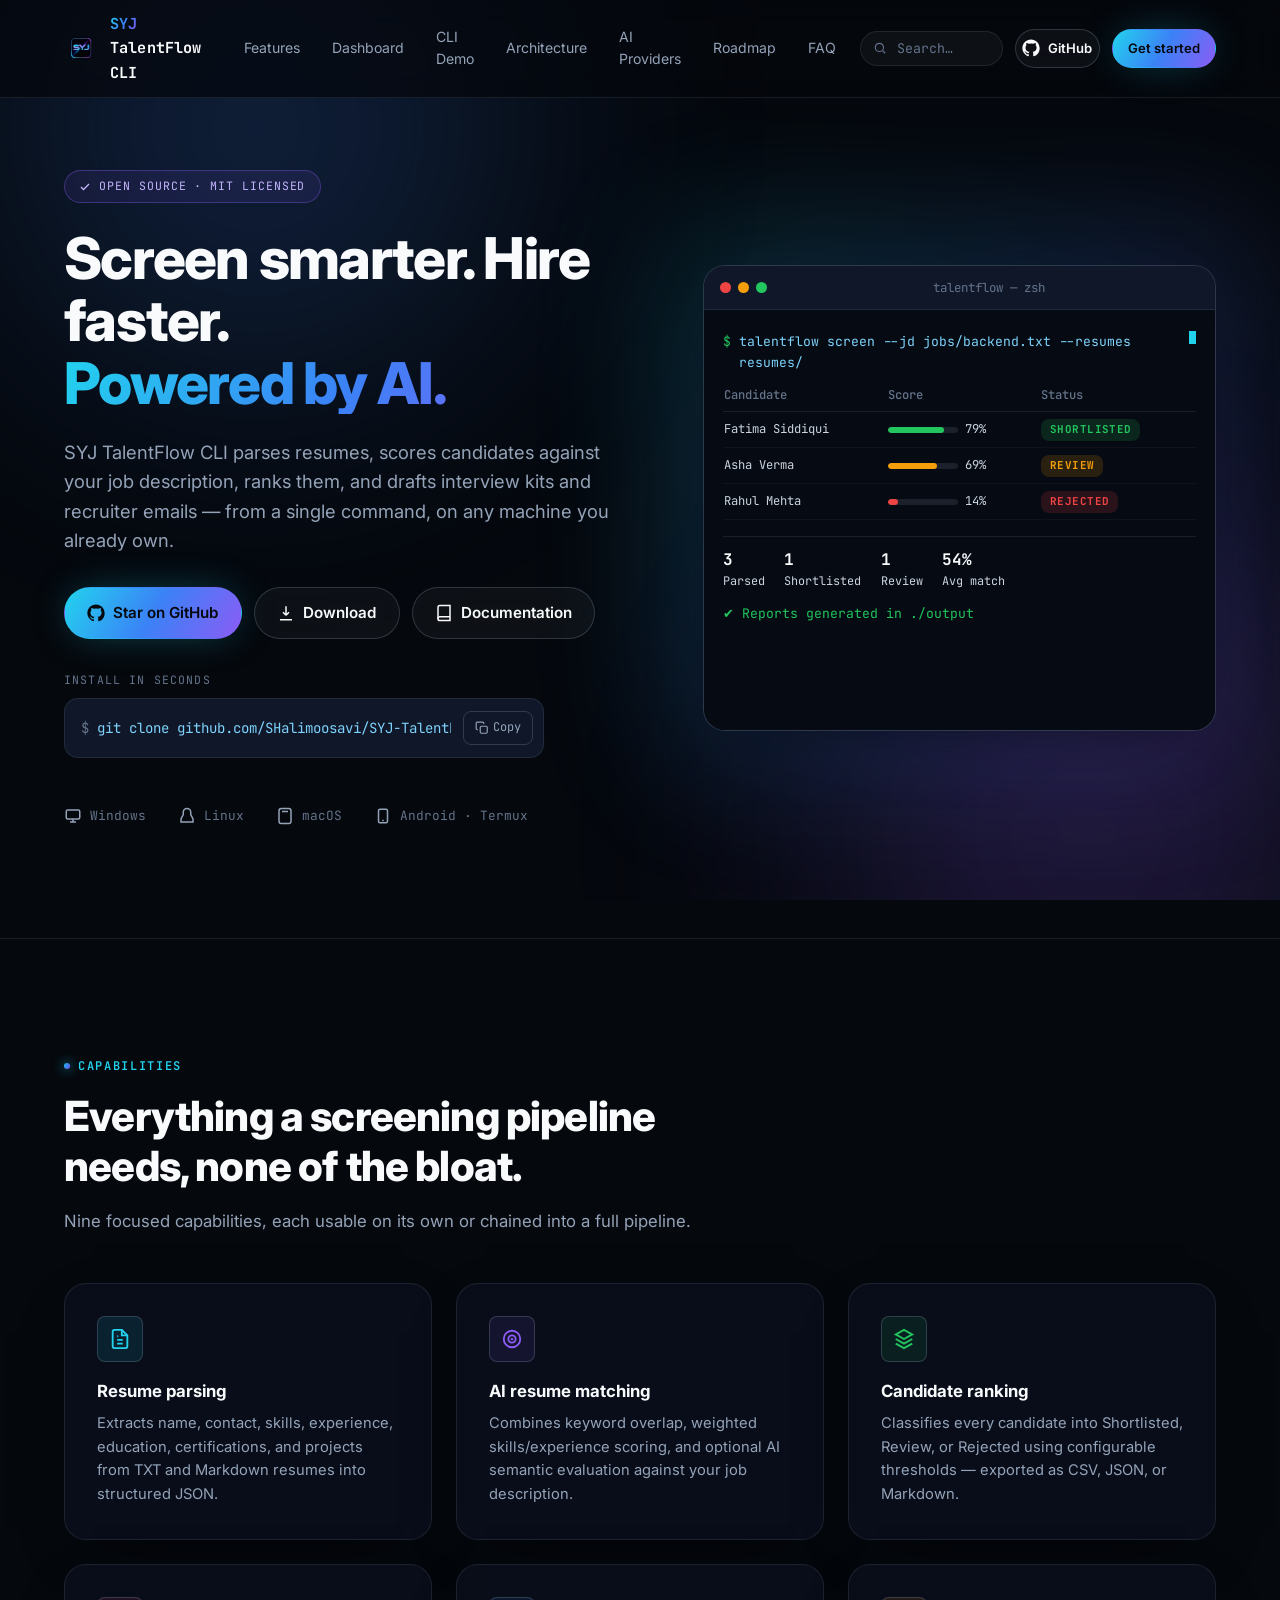
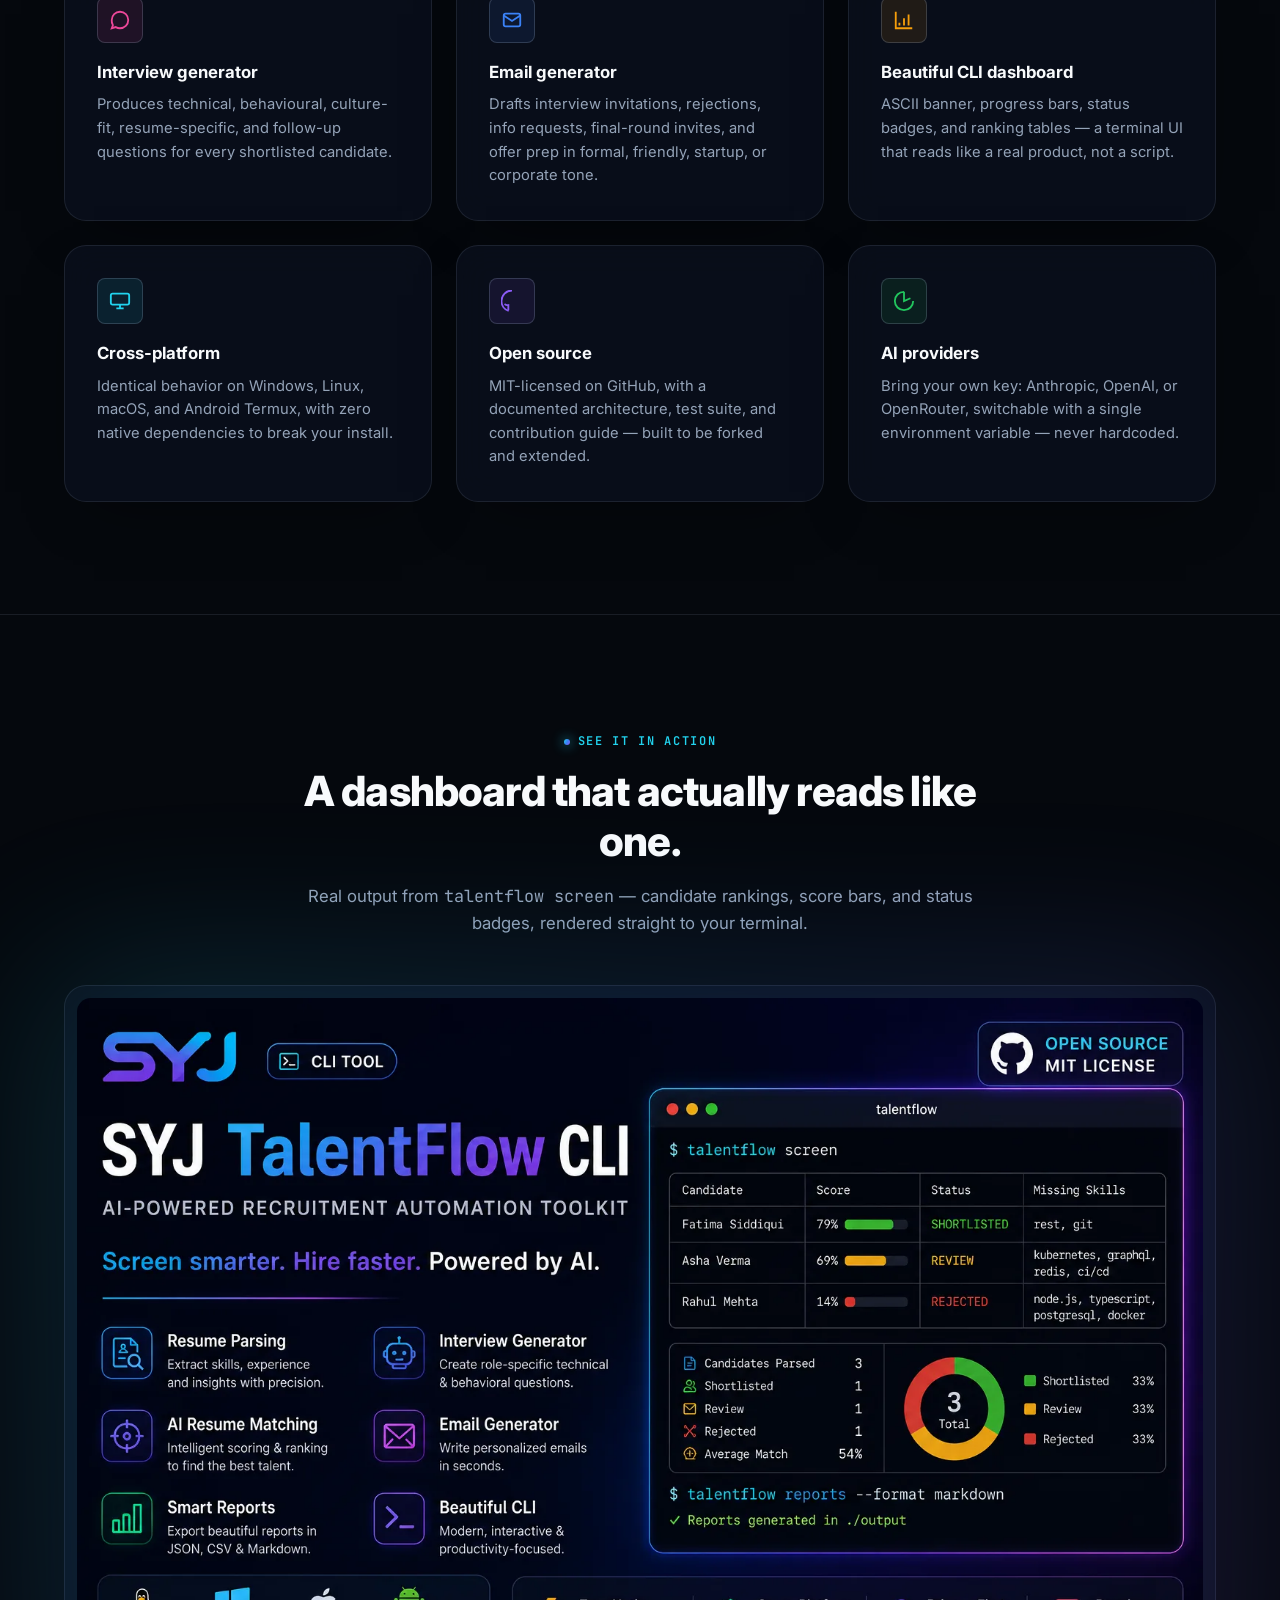
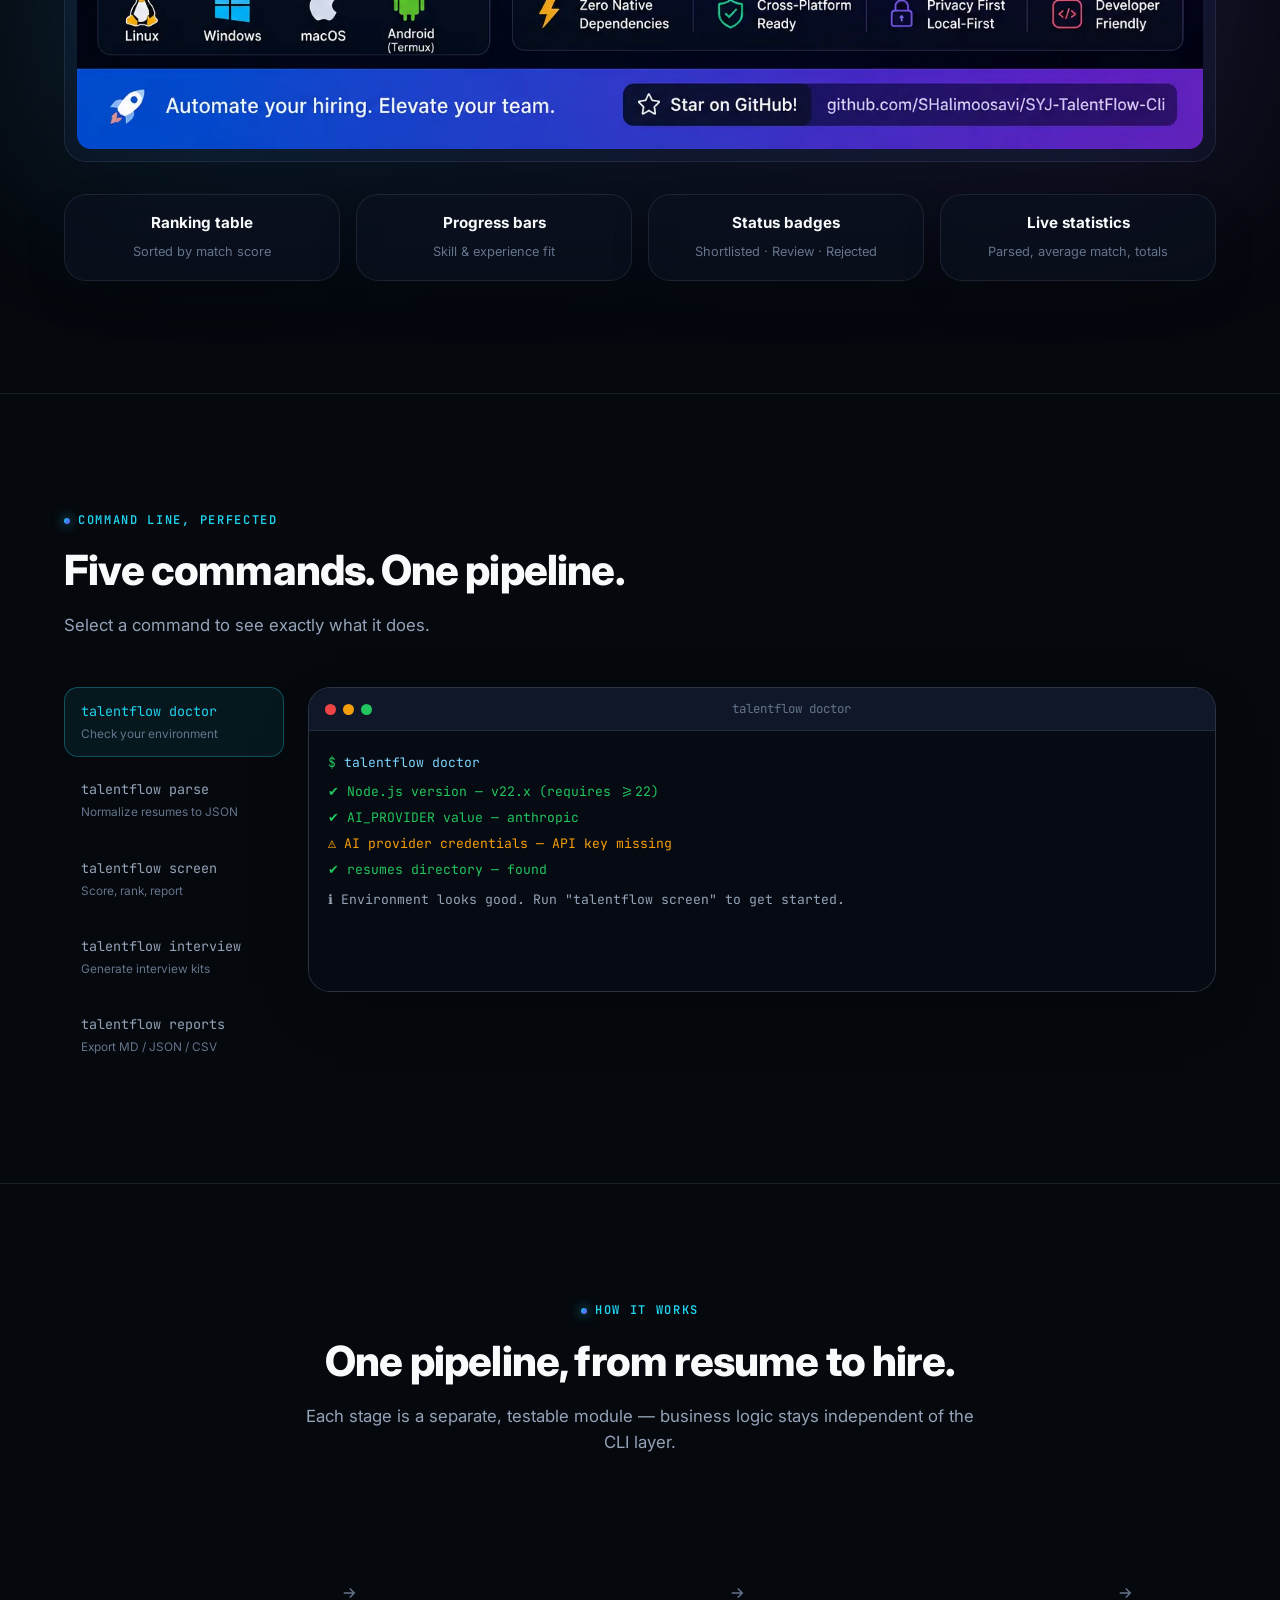
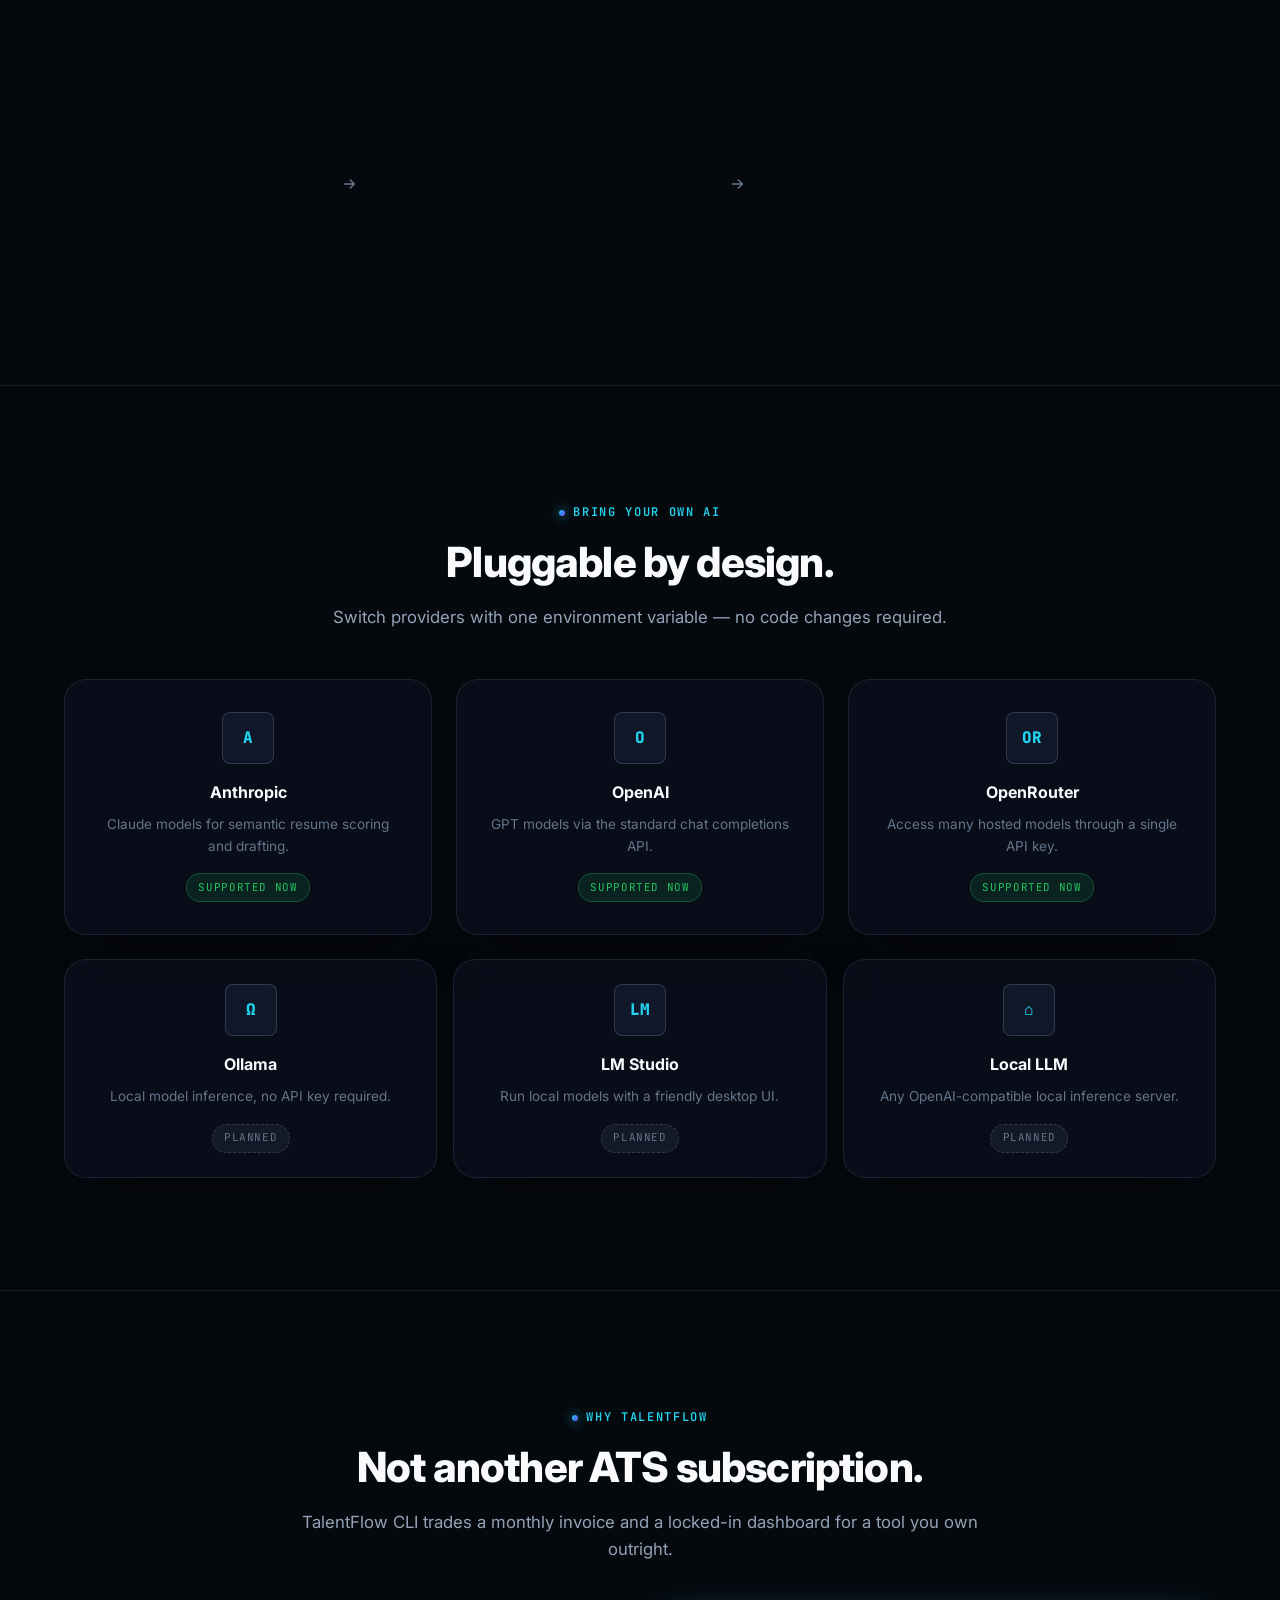
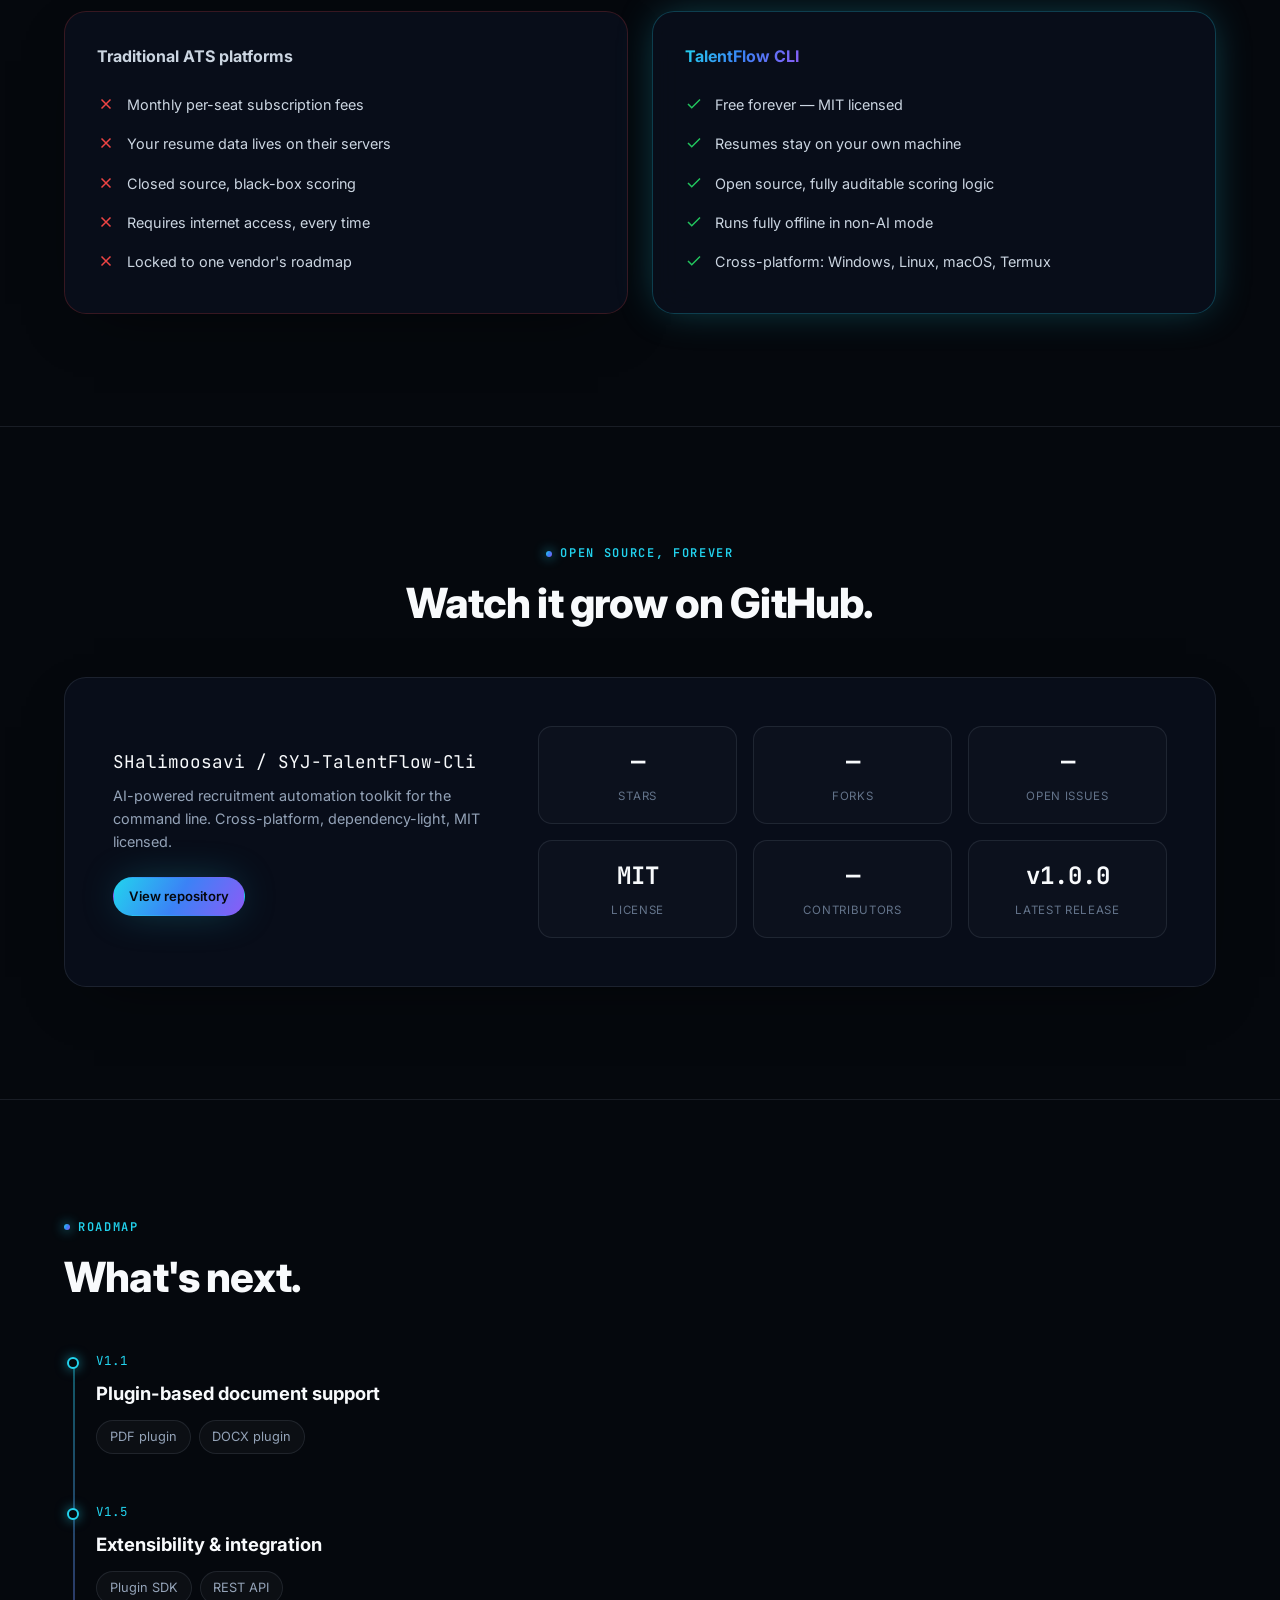
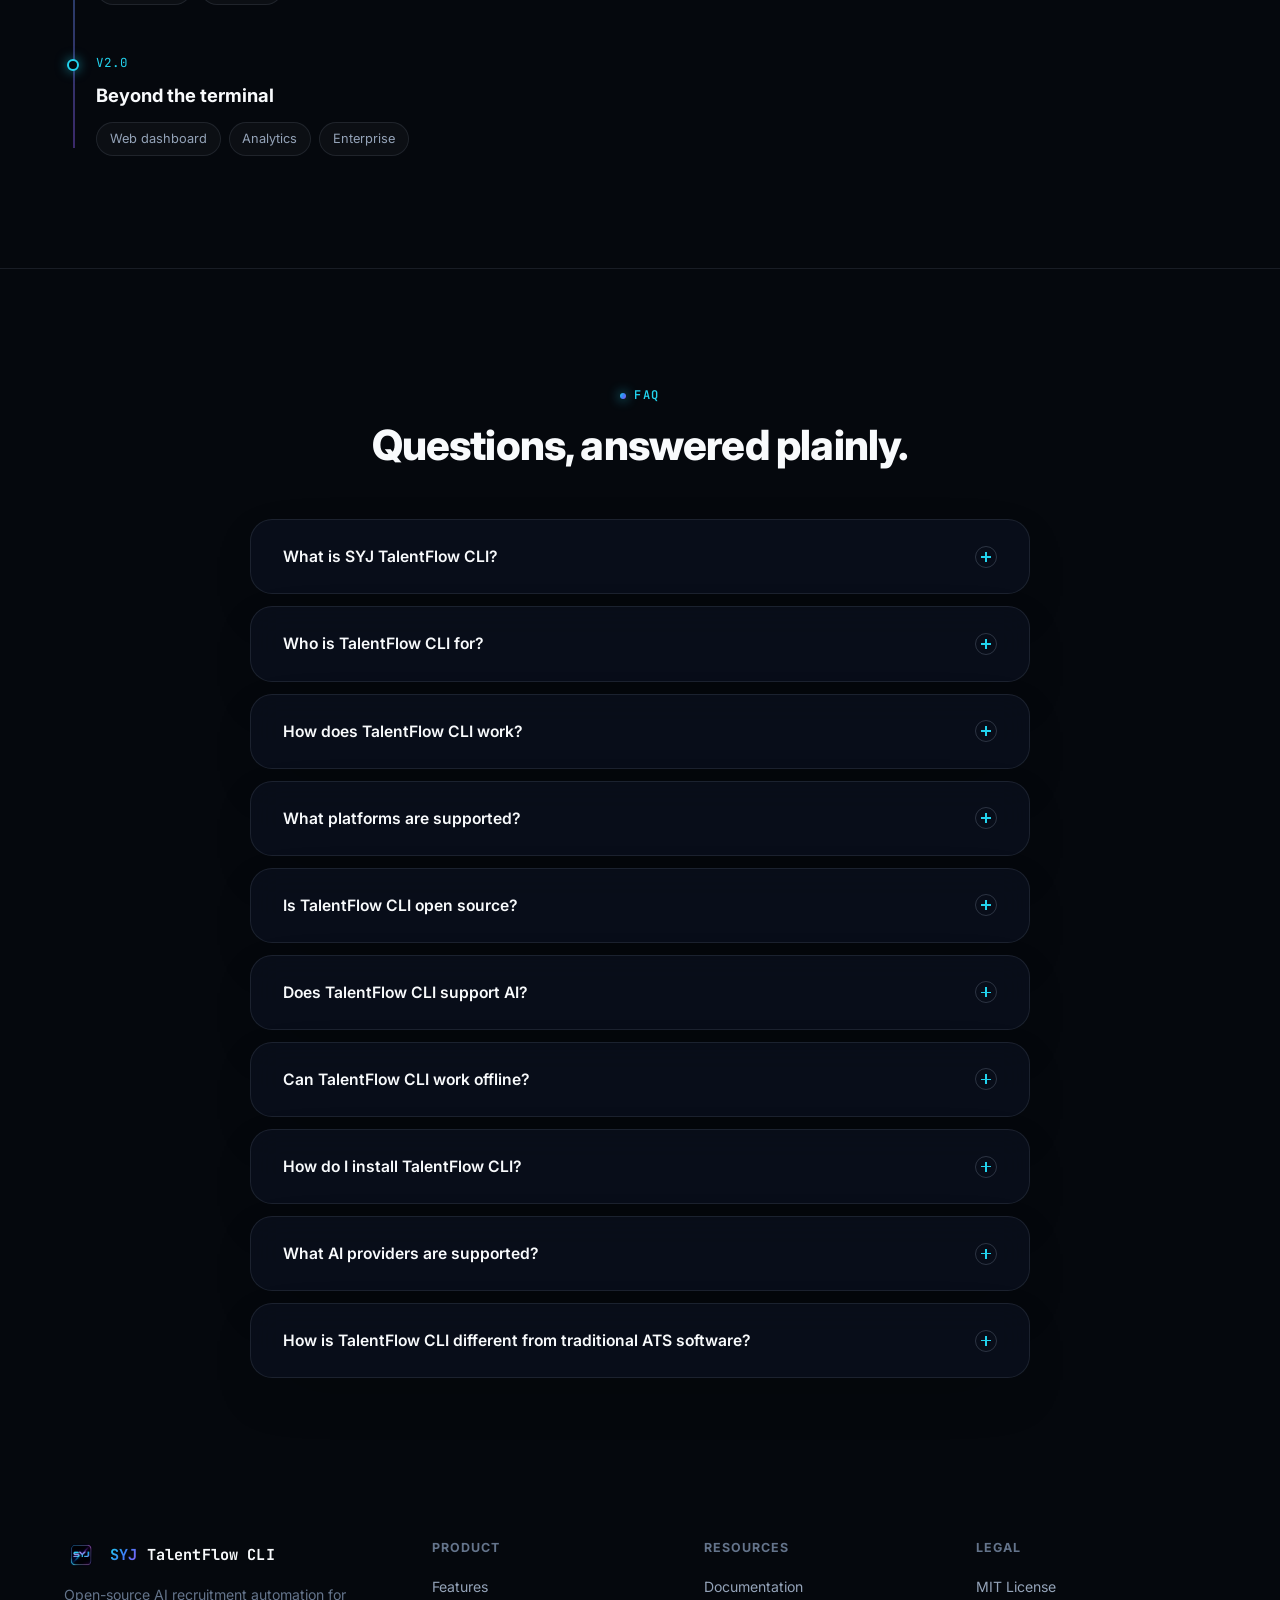
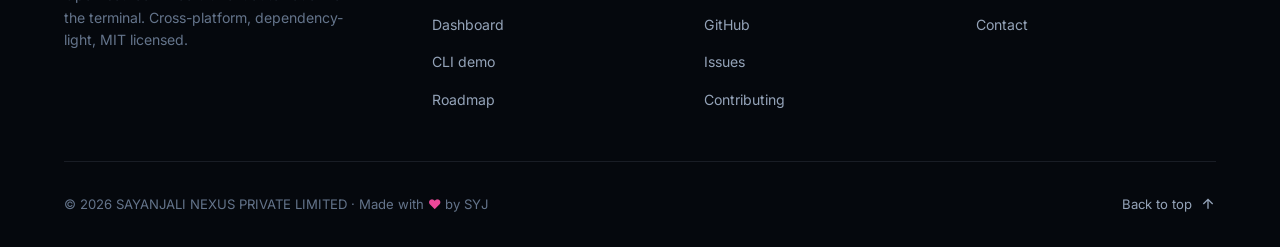
==== index.html @ 6377870f "Initial release v1.0.0" ====
<!DOCTYPE html>
<html lang="en" dir="ltr">
<head>
<meta charset="UTF-8" />
<meta name="viewport" content="width=device-width, initial-scale=1, viewport-fit=cover" />

<!-- ============ Primary SEO ============ -->
<title>SYJ TalentFlow CLI — AI-Powered Recruitment Automation Toolkit for the Terminal</title>
<meta name="description" content="SYJ TalentFlow CLI is an open-source, MIT-licensed command-line toolkit that automates resume parsing, AI candidate matching, ranking, interview prep, and recruiter emails. Runs on Windows, Linux, macOS, and Android Termux with zero native dependencies." />
<meta name="keywords" content="TalentFlow CLI, SYJ TalentFlow, AI recruitment software, resume parser CLI, AI resume screening, candidate ranking tool, recruitment automation, ATS alternative, open source ATS, hiring CLI tool, Anthropic OpenAI OpenRouter recruiting, Termux developer tools, Syed Ali Hasan Moosavi, Sayanjali Nexus" />
<meta name="author" content="Syed Ali Hasan Moosavi, SAYANJALI NEXUS PRIVATE LIMITED" />
<meta name="robots" content="index, follow, max-image-preview:large, max-snippet:-1, max-video-preview:-1" />
<meta name="googlebot" content="index, follow" />
<link rel="canonical" href="https://shalimoosavi.github.io/SYJ-TalentFlow-Cli/" />
<meta name="theme-color" content="#07111f" />
<meta name="color-scheme" content="dark" />
<meta name="format-detection" content="telephone=no" />

<!-- ============ Open Graph ============ -->
<meta property="og:type" content="website" />
<meta property="og:site_name" content="SYJ TalentFlow CLI" />
<meta property="og:title" content="SYJ TalentFlow CLI — AI-Powered Recruitment Automation Toolkit" />
<meta property="og:description" content="Screen smarter. Hire faster. An open-source CLI that parses resumes, ranks candidates with AI, drafts interview kits and recruiter emails — cross-platform, including Android Termux." />
<meta property="og:image" content="https://shalimoosavi.github.io/SYJ-TalentFlow-Cli/assets/social-preview.png" />
<meta property="og:image:width" content="1200" />
<meta property="og:image:height" content="630" />
<meta property="og:image:alt" content="SYJ TalentFlow CLI terminal dashboard showing candidate ranking, scores, and status badges" />
<meta property="og:url" content="https://shalimoosavi.github.io/SYJ-TalentFlow-Cli/" />
<meta property="og:locale" content="en_US" />

<!-- ============ Twitter Card ============ -->
<meta name="twitter:card" content="summary_large_image" />
<meta name="twitter:title" content="SYJ TalentFlow CLI — AI-Powered Recruitment Automation Toolkit" />
<meta name="twitter:description" content="Screen smarter. Hire faster. Powered by AI. An open-source, cross-platform recruitment CLI — parse, score, rank, and act on candidates from your terminal." />
<meta name="twitter:image" content="https://shalimoosavi.github.io/SYJ-TalentFlow-Cli/assets/social-preview.png" />
<meta name="twitter:image:alt" content="SYJ TalentFlow CLI terminal dashboard preview" />

<!-- ============ Apple / mobile web app ============ -->
<meta name="apple-mobile-web-app-capable" content="yes" />
<meta name="apple-mobile-web-app-status-bar-style" content="black-translucent" />
<meta name="apple-mobile-web-app-title" content="TalentFlow CLI" />
<meta name="mobile-web-app-capable" content="yes" />
<link rel="apple-touch-icon" href="assets/apple-touch-icon.png" />

<!-- ============ Microsoft / Windows tiles ============ -->
<meta name="msapplication-TileColor" content="#07111f" />
<meta name="msapplication-TileImage" content="assets/icon-192.png" />
<meta name="msapplication-config" content="browserconfig.xml" />

<!-- ============ Geo (publisher HQ — Hyderabad, Telangana, India) ============ -->
<meta name="geo.region" content="IN-TG" />
<meta name="geo.placename" content="Hyderabad, Telangana, India" />
<meta name="geo.position" content="17.3850;78.4867" />
<meta name="ICBM" content="17.3850, 78.4867" />

<!-- ============ Dublin Core ============ -->
<meta name="DC.title" content="SYJ TalentFlow CLI" />
<meta name="DC.creator" content="Syed Ali Hasan Moosavi" />
<meta name="DC.publisher" content="SAYANJALI NEXUS PRIVATE LIMITED" />
<meta name="DC.description" content="Open-source AI-powered recruitment automation CLI for resume screening, candidate ranking, interview prep, and recruiter emails." />
<meta name="DC.subject" content="AI recruitment software, command-line tools, open source" />
<meta name="DC.language" content="en" />
<meta name="DC.type" content="Software" />
<meta name="DC.format" content="text/html" />
<meta name="DC.rights" content="MIT License" />
<meta name="DC.identifier" content="https://shalimoosavi.github.io/SYJ-TalentFlow-Cli/" />

<!-- ============ Icons / manifest ============ -->
<link rel="icon" href="assets/favicon.ico" sizes="any" />
<link rel="icon" href="assets/favicon-32.png" type="image/png" sizes="32x32" />
<link rel="icon" href="assets/favicon-16.png" type="image/png" sizes="16x16" />
<link rel="manifest" href="manifest.webmanifest" />

<!-- ============ Fonts (preconnect + preload, non-blocking) ============ -->
<link rel="preconnect" href="https://fonts.googleapis.com" />
<link rel="preconnect" href="https://fonts.gstatic.com" crossorigin />
<link rel="preload" as="style" href="https://fonts.googleapis.com/css2?family=Inter:wght@400;500;600;700;800&family=JetBrains+Mono:wght@400;500;700&display=swap" />
<link rel="stylesheet" href="https://fonts.googleapis.com/css2?family=Inter:wght@400;500;600;700;800&family=JetBrains+Mono:wght@400;500;700&display=swap" media="print" onload="this.media='all'" />
<noscript>
  <link rel="stylesheet" href="https://fonts.googleapis.com/css2?family=Inter:wght@400;500;600;700;800&family=JetBrains+Mono:wght@400;500;700&display=swap" />
</noscript>

<link rel="stylesheet" href="styles.css" />

<!-- ============ JSON-LD: SoftwareApplication ============ -->
<script type="application/ld+json">
{
  "@context": "https://schema.org",
  "@type": "SoftwareApplication",
  "name": "SYJ TalentFlow CLI",
  "alternateName": "TalentFlow CLI",
  "applicationCategory": "BusinessApplication",
  "applicationSubCategory": "Recruitment Automation Software",
  "operatingSystem": "Windows, Linux, macOS, Android (Termux)",
  "softwareVersion": "1.0.0",
  "programmingLanguage": "Node.js",
  "license": "https://opensource.org/licenses/MIT",
  "url": "https://shalimoosavi.github.io/SYJ-TalentFlow-Cli/",
  "downloadUrl": "https://github.com/SHalimoosavi/SYJ-TalentFlow-Cli",
  "codeRepository": "https://github.com/SHalimoosavi/SYJ-TalentFlow-Cli",
  "description": "An open-source, MIT-licensed command-line toolkit that automates resume parsing, AI candidate matching, ranking, interview kit generation, and recruiter emails. Runs cross-platform with zero native dependencies.",
  "image": "https://shalimoosavi.github.io/SYJ-TalentFlow-Cli/assets/social-preview.png",
  "author": {
    "@type": "Person",
    "name": "Syed Ali Hasan Moosavi",
    "url": "https://github.com/SHalimoosavi",
    "jobTitle": "Founder & Managing Director",
    "worksFor": {
      "@type": "Organization",
      "name": "SAYANJALI NEXUS PRIVATE LIMITED"
    }
  },
  "publisher": {
    "@type": "Organization",
    "name": "SAYANJALI NEXUS PRIVATE LIMITED",
    "url": "https://github.com/SHalimoosavi"
  },
  "offers": {
    "@type": "Offer",
    "price": "0",
    "priceCurrency": "USD"
  },
  "featureList": [
    "Intelligent resume parsing (TXT, Markdown)",
    "AI resume matching against job descriptions",
    "Candidate ranking engine (Shortlisted, Review, Rejected)",
    "AI interview question generator",
    "AI recruiter email generator",
    "Terminal dashboard with statistics and progress bars",
    "Cross-platform: Windows, Linux, macOS, Android Termux",
    "Multi-provider AI abstraction: Anthropic, OpenAI, OpenRouter"
  ],
  "softwareHelp": "https://github.com/SHalimoosavi/SYJ-TalentFlow-Cli#readme"
}
</script>

<!-- ============ JSON-LD: Organization ============ -->
<script type="application/ld+json">
{
  "@context": "https://schema.org",
  "@type": "Organization",
  "name": "SAYANJALI NEXUS PRIVATE LIMITED",
  "url": "https://github.com/SHalimoosavi",
  "logo": "https://shalimoosavi.github.io/SYJ-TalentFlow-Cli/assets/logo.svg",
  "founder": {
    "@type": "Person",
    "name": "Syed Ali Hasan Moosavi"
  },
  "address": {
    "@type": "PostalAddress",
    "addressLocality": "Hyderabad",
    "addressRegion": "Telangana",
    "addressCountry": "IN"
  },
  "email": "cto@sayanjalinexus.com",
  "sameAs": [
    "https://github.com/SHalimoosavi"
  ]
}
</script>

<!-- ============ JSON-LD: WebSite + SearchAction ============ -->
<script type="application/ld+json">
{
  "@context": "https://schema.org",
  "@type": "WebSite",
  "name": "SYJ TalentFlow CLI",
  "url": "https://shalimoosavi.github.io/SYJ-TalentFlow-Cli/",
  "potentialAction": {
    "@type": "SearchAction",
    "target": "https://shalimoosavi.github.io/SYJ-TalentFlow-Cli/?q={search_term_string}",
    "query-input": "required name=search_term_string"
  }
}
</script>

<!-- ============ JSON-LD: WebPage ============ -->
<script type="application/ld+json">
{
  "@context": "https://schema.org",
  "@type": "WebPage",
  "name": "SYJ TalentFlow CLI — AI-Powered Recruitment Automation Toolkit",
  "description": "Open-source CLI for resume parsing, AI candidate scoring, ranking, interview kits, and recruiter emails.",
  "url": "https://shalimoosavi.github.io/SYJ-TalentFlow-Cli/",
  "inLanguage": "en",
  "isPartOf": {
    "@type": "WebSite",
    "url": "https://shalimoosavi.github.io/SYJ-TalentFlow-Cli/"
  },
  "primaryImageOfPage": "https://shalimoosavi.github.io/SYJ-TalentFlow-Cli/assets/social-preview.png"
}
</script>

<!-- ============ JSON-LD: BreadcrumbList ============ -->
<script type="application/ld+json">
{
  "@context": "https://schema.org",
  "@type": "BreadcrumbList",
  "itemListElement": [
    {
      "@type": "ListItem",
      "position": 1,
      "name": "Home",
      "item": "https://shalimoosavi.github.io/SYJ-TalentFlow-Cli/"
    },
    {
      "@type": "ListItem",
      "position": 2,
      "name": "SYJ TalentFlow CLI"
    }
  ]
}
</script>

<!-- ============ JSON-LD: FAQPage (mirrors visible FAQ section) ============ -->
<script type="application/ld+json">
{
  "@context": "https://schema.org",
  "@type": "FAQPage",
  "mainEntity": [
    {
      "@type": "Question",
      "name": "What is SYJ TalentFlow CLI?",
      "acceptedAnswer": {
        "@type": "Answer",
        "text": "SYJ TalentFlow CLI is an open-source, MIT-licensed command-line toolkit that automates recruitment work: parsing resumes, matching them against a job description with AI, ranking candidates, and generating interview kits and recruiter emails."
      }
    },
    {
      "@type": "Question",
      "name": "Who is TalentFlow CLI for?",
      "acceptedAnswer": {
        "@type": "Answer",
        "text": "Recruiters, hiring managers, technical founders, and engineering teams who want to screen resumes quickly without adopting a heavyweight ATS platform, and who are comfortable working from a terminal."
      }
    },
    {
      "@type": "Question",
      "name": "How does TalentFlow CLI work?",
      "acceptedAnswer": {
        "@type": "Answer",
        "text": "Point it at a job description and a folder of resumes. It parses each resume into structured data, scores candidates using keyword, weighted, and optional AI semantic scoring, ranks them into Shortlisted, Review, and Rejected buckets, and writes Markdown, JSON, and CSV reports. From there you can generate interview kits and recruiter emails for shortlisted candidates."
      }
    },
    {
      "@type": "Question",
      "name": "What platforms are supported?",
      "acceptedAnswer": {
        "@type": "Answer",
        "text": "TalentFlow CLI runs on Windows, Linux, macOS, and Android via Termux. It has zero native dependencies, so installation is identical across every platform."
      }
    },
    {
      "@type": "Question",
      "name": "Is TalentFlow CLI open source?",
      "acceptedAnswer": {
        "@type": "Answer",
        "text": "Yes. TalentFlow CLI is fully open source under the MIT License, hosted on GitHub, and open to community contributions."
      }
    },
    {
      "@type": "Question",
      "name": "Does TalentFlow CLI support AI?",
      "acceptedAnswer": {
        "@type": "Answer",
        "text": "Yes. TalentFlow CLI supports Anthropic, OpenAI, and OpenRouter as pluggable AI providers for semantic resume scoring, interview question generation, and recruiter email drafting. Support for local models via Ollama and LM Studio is planned."
      }
    },
    {
      "@type": "Question",
      "name": "Can TalentFlow CLI work offline?",
      "acceptedAnswer": {
        "@type": "Answer",
        "text": "Yes. Every feature has a non-AI fallback. Resume parsing, keyword and weighted scoring, ranking, and Markdown/JSON/CSV reporting all run entirely locally without an internet connection or API key."
      }
    },
    {
      "@type": "Question",
      "name": "How do I install TalentFlow CLI?",
      "acceptedAnswer": {
        "@type": "Answer",
        "text": "Clone the GitHub repository, run npm install, then run the CLI with node bin/talentflow.js or link it globally with npm link. Requires Node.js 22 or newer."
      }
    },
    {
      "@type": "Question",
      "name": "What AI providers are supported?",
      "acceptedAnswer": {
        "@type": "Answer",
        "text": "TalentFlow CLI currently supports Anthropic, OpenAI, and OpenRouter through a shared AIProvider abstraction, switchable with a single environment variable."
      }
    },
    {
      "@type": "Question",
      "name": "How is TalentFlow CLI different from traditional ATS software?",
      "acceptedAnswer": {
        "@type": "Answer",
        "text": "Traditional ATS platforms are cloud-hosted, subscription-based, and often lock in your data. TalentFlow CLI is a local-first, open-source command-line tool with no vendor lock-in, no mandatory cloud dependency, and no license fee — you own your data and your workflow."
      }
    }
  ]
}
</script>
</head>
<body>
<a class="skip-link" href="#main-content">Skip to main content</a>
<div class="aurora" aria-hidden="true"></div>

<!-- ============================= HEADER / NAV ============================= -->
<header class="site-header">
  <div class="container nav">
    <a href="#top" class="brand" aria-label="SYJ TalentFlow CLI home">
      <img src="assets/icon-192.png" alt="" width="34" height="34" />
      <span class="brand-name"><b>SYJ</b> TalentFlow CLI</span>
    </a>

    <nav id="primary-nav" class="nav-links" aria-label="Primary">
      <a href="#features">Features</a>
      <a href="#dashboard">Dashboard</a>
      <a href="#cli-demo">CLI Demo</a>
      <a href="#architecture">Architecture</a>
      <a href="#providers">AI Providers</a>
      <a href="#roadmap">Roadmap</a>
      <a href="#faq">FAQ</a>
    </nav>

    <div class="nav-actions">
      <form class="nav-search" role="search" action="." method="get" id="site-search-form">
        <svg viewBox="0 0 24 24" fill="none" stroke="currentColor" stroke-width="2" aria-hidden="true"><circle cx="11" cy="11" r="7"/><path d="m21 21-4.3-4.3"/></svg>
        <label for="site-search" class="visually-hidden">Search TalentFlow CLI site</label>
        <input type="search" id="site-search" name="q" placeholder="Search…" autocomplete="off" />
      </form>
      <a class="btn btn-glass btn-sm" href="https://github.com/SHalimoosavi/SYJ-TalentFlow-Cli" rel="noopener">
        <svg viewBox="0 0 24 24" fill="currentColor" aria-hidden="true"><path d="M12 .5C5.65.5.5 5.65.5 12c0 5.08 3.29 9.39 7.86 10.91.57.1.78-.25.78-.55 0-.27-.01-1.16-.02-2.1-3.2.7-3.88-1.36-3.88-1.36-.52-1.34-1.28-1.69-1.28-1.69-1.05-.72.08-.7.08-.7 1.16.08 1.78 1.19 1.78 1.19 1.03 1.77 2.7 1.26 3.36.96.1-.75.4-1.26.73-1.55-2.55-.29-5.23-1.28-5.23-5.69 0-1.26.45-2.29 1.19-3.09-.12-.29-.52-1.46.11-3.05 0 0 .97-.31 3.18 1.18a11.1 11.1 0 0 1 5.8 0c2.2-1.49 3.17-1.18 3.17-1.18.64 1.59.24 2.76.12 3.05.74.8 1.19 1.83 1.19 3.09 0 4.42-2.69 5.4-5.25 5.68.42.36.78 1.07.78 2.17 0 1.56-.01 2.82-.01 3.2 0 .3.2.66.79.55A10.52 10.52 0 0 0 23.5 12C23.5 5.65 18.35.5 12 .5Z"/></svg>
        <span>GitHub</span>
      </a>
      <a class="btn btn-primary btn-sm" href="#install">Get started</a>
      <button class="nav-toggle" id="nav-toggle" aria-expanded="false" aria-controls="primary-nav" aria-label="Toggle navigation menu">
        <svg viewBox="0 0 24 24" fill="none" stroke="currentColor" stroke-width="2" aria-hidden="true"><path d="M4 6h16M4 12h16M4 18h16"/></svg>
      </button>
    </div>
  </div>
</header>

<main id="main-content">

<!-- ============================= HERO ============================= -->
<section class="hero" id="top">
  <div class="container hero-grid">
    <div class="hero-copy">
      <span class="hero-chip">
        <svg width="12" height="12" viewBox="0 0 24 24" fill="none" stroke="currentColor" stroke-width="2.5" aria-hidden="true"><path d="M20 6 9 17l-5-5"/></svg>
        Open source · MIT licensed
      </span>
      <h1>
        Screen smarter. Hire faster.
        <span class="line-2 text-gradient">Powered by AI.</span>
      </h1>
      <p class="hero-tagline">
        SYJ TalentFlow CLI parses resumes, scores candidates against your job description,
        ranks them, and drafts interview kits and recruiter emails — from a single command,
        on any machine you already own.
      </p>

      <div class="hero-cta-row">
        <a class="btn btn-primary" href="https://github.com/SHalimoosavi/SYJ-TalentFlow-Cli" rel="noopener">
          <svg viewBox="0 0 24 24" fill="currentColor" aria-hidden="true"><path d="M12 .5C5.65.5.5 5.65.5 12c0 5.08 3.29 9.39 7.86 10.91.57.1.78-.25.78-.55 0-.27-.01-1.16-.02-2.1-3.2.7-3.88-1.36-3.88-1.36-.52-1.34-1.28-1.69-1.28-1.69-1.05-.72.08-.7.08-.7 1.16.08 1.78 1.19 1.78 1.19 1.03 1.77 2.7 1.26 3.36.96.1-.75.4-1.26.73-1.55-2.55-.29-5.23-1.28-5.23-5.69 0-1.26.45-2.29 1.19-3.09-.12-.29-.52-1.46.11-3.05 0 0 .97-.31 3.18 1.18a11.1 11.1 0 0 1 5.8 0c2.2-1.49 3.17-1.18 3.17-1.18.64 1.59.24 2.76.12 3.05.74.8 1.19 1.83 1.19 3.09 0 4.42-2.69 5.4-5.25 5.68.42.36.78 1.07.78 2.17 0 1.56-.01 2.82-.01 3.2 0 .3.2.66.79.55A10.52 10.52 0 0 0 23.5 12C23.5 5.65 18.35.5 12 .5Z"/></svg>
          Star on GitHub
        </a>
        <a class="btn btn-glass" href="https://github.com/SHalimoosavi/SYJ-TalentFlow-Cli/archive/refs/heads/main.zip" rel="noopener">
          <svg viewBox="0 0 24 24" fill="none" stroke="currentColor" stroke-width="2" aria-hidden="true"><path d="M12 3v12m0 0 4-4m-4 4-4-4M4 21h16"/></svg>
          Download
        </a>
        <a class="btn btn-glass" href="https://github.com/SHalimoosavi/SYJ-TalentFlow-Cli#readme" rel="noopener">
          <svg viewBox="0 0 24 24" fill="none" stroke="currentColor" stroke-width="2" aria-hidden="true"><path d="M4 19.5A2.5 2.5 0 0 1 6.5 17H20"/><path d="M6.5 2H20v20H6.5A2.5 2.5 0 0 1 4 19.5v-15A2.5 2.5 0 0 1 6.5 2Z"/></svg>
          Documentation
        </a>
      </div>

      <div class="install-snippet" id="install">
        <div class="label">Install in seconds</div>
        <div class="code-row">
          <code><span class="muted">$</span> git clone github.com/SHalimoosavi/SYJ-TalentFlow-Cli.git &amp;&amp; npm install</code>
          <button class="copy-btn" id="copy-install" type="button" data-copy="git clone https://github.com/SHalimoosavi/SYJ-TalentFlow-Cli.git &amp;&amp; cd SYJ-TalentFlow-Cli &amp;&amp; npm install">
            <svg viewBox="0 0 24 24" fill="none" stroke="currentColor" stroke-width="2" aria-hidden="true"><rect x="9" y="9" width="12" height="12" rx="2"/><path d="M5 15H4a2 2 0 0 1-2-2V4a2 2 0 0 1 2-2h9a2 2 0 0 1 2 2v1"/></svg>
            <span data-label>Copy</span>
          </button>
        </div>
      </div>

      <div class="platform-row" aria-label="Supported platforms">
        <span class="p-item"><svg viewBox="0 0 24 24" fill="none" stroke="currentColor" stroke-width="2"><rect x="3" y="4" width="18" height="12" rx="2"/><path d="M8 20h8M12 16v4"/></svg> Windows</span>
        <span class="p-item"><svg viewBox="0 0 24 24" fill="none" stroke="currentColor" stroke-width="2"><path d="M12 2a5 5 0 0 0-5 5v3l-3 6v4h16v-4l-3-6V7a5 5 0 0 0-5-5Z"/></svg> Linux</span>
        <span class="p-item"><svg viewBox="0 0 24 24" fill="none" stroke="currentColor" stroke-width="2"><rect x="4" y="2" width="16" height="20" rx="3"/><path d="M8 6h8"/></svg> macOS</span>
        <span class="p-item"><svg viewBox="0 0 24 24" fill="none" stroke="currentColor" stroke-width="2"><rect x="6" y="3" width="12" height="18" rx="2"/><path d="M11 18h2"/></svg> Android · Termux</span>
      </div>
    </div>

    <div class="hero-terminal-wrap">
      <div class="terminal glass" id="hero-terminal">
        <div class="terminal-bar">
          <div class="terminal-dots"><span></span><span></span><span></span></div>
          <span class="terminal-title">talentflow — zsh</span>
        </div>
        <div class="terminal-body" id="hero-terminal-body">
          <div class="term-line"><span class="term-prompt">$</span><span class="term-cmd" id="hero-typed"></span><span class="term-caret" id="hero-caret"></span></div>
          <div class="term-output" id="hero-output">
            <table class="term-table" aria-label="Sample candidate ranking output">
              <thead>
                <tr><th>Candidate</th><th>Score</th><th>Status</th></tr>
              </thead>
              <tbody>
                <tr>
                  <td>Fatima Siddiqui</td>
                  <td><span class="mini-bar"><span style="width:79%;background:#22c55e"></span></span>79%</td>
                  <td><span class="badge badge-shortlisted">SHORTLISTED</span></td>
                </tr>
                <tr>
                  <td>Asha Verma</td>
                  <td><span class="mini-bar"><span style="width:69%;background:#f59e0b"></span></span>69%</td>
                  <td><span class="badge badge-review">REVIEW</span></td>
                </tr>
                <tr>
                  <td>Rahul Mehta</td>
                  <td><span class="mini-bar"><span style="width:14%;background:#ef4444"></span></span>14%</td>
                  <td><span class="badge badge-rejected">REJECTED</span></td>
                </tr>
              </tbody>
            </table>
            <div class="term-stats">
              <div><b>3</b>Parsed</div>
              <div><b>1</b>Shortlisted</div>
              <div><b>1</b>Review</div>
              <div><b>54%</b>Avg match</div>
            </div>
            <p class="term-success">✔ Reports generated in ./output</p>
          </div>
        </div>
      </div>
    </div>
  </div>
</section>

<!-- ============================= FEATURES ============================= -->
<section class="section" id="features" aria-labelledby="features-title">
  <div class="container">
    <div class="section-head">
      <span class="eyebrow">Capabilities</span>
      <h2 class="section-title" id="features-title">Everything a screening pipeline needs, none of the bloat.</h2>
      <p class="section-sub">Nine focused capabilities, each usable on its own or chained into a full pipeline.</p>
    </div>

    <div class="feature-grid">
      <article class="feature-card glass">
        <div class="feature-icon icon-cyan"><svg viewBox="0 0 24 24" fill="none" stroke="currentColor" stroke-width="2"><path d="M14 2H6a2 2 0 0 0-2 2v16a2 2 0 0 0 2 2h12a2 2 0 0 0 2-2V8Z"/><path d="M14 2v6h6M9 13h6M9 17h6M9 9h1"/></svg></div>
        <h3>Resume parsing</h3>
        <p>Extracts name, contact, skills, experience, education, certifications, and projects from TXT and Markdown resumes into structured JSON.</p>
      </article>

      <article class="feature-card glass">
        <div class="feature-icon icon-violet"><svg viewBox="0 0 24 24" fill="none" stroke="currentColor" stroke-width="2"><circle cx="12" cy="12" r="9"/><circle cx="12" cy="12" r="4"/><circle cx="12" cy="12" r="0.5" fill="currentColor"/></svg></div>
        <h3>AI resume matching</h3>
        <p>Combines keyword overlap, weighted skills/experience scoring, and optional AI semantic evaluation against your job description.</p>
      </article>

      <article class="feature-card glass">
        <div class="feature-icon icon-green"><svg viewBox="0 0 24 24" fill="none" stroke="currentColor" stroke-width="2"><path d="M12 2 3 7l9 5 9-5-9-5Z"/><path d="M3 12l9 5 9-5M3 17l9 5 9-5"/></svg></div>
        <h3>Candidate ranking</h3>
        <p>Classifies every candidate into Shortlisted, Review, or Rejected using configurable thresholds — exported as CSV, JSON, or Markdown.</p>
      </article>

      <article class="feature-card glass">
        <div class="feature-icon icon-pink"><svg viewBox="0 0 24 24" fill="none" stroke="currentColor" stroke-width="2"><path d="M8 12h.01M12 12h.01M16 12h.01M21 12c0 4.97-4.03 9-9 9a8.96 8.96 0 0 1-4.6-1.26L3 21l1.26-3.4A8.96 8.96 0 0 1 3 12c0-4.97 4.03-9 9-9s9 4.03 9 9Z"/></svg></div>
        <h3>Interview generator</h3>
        <p>Produces technical, behavioural, culture-fit, resume-specific, and follow-up questions for every shortlisted candidate.</p>
      </article>

      <article class="feature-card glass">
        <div class="feature-icon icon-blue"><svg viewBox="0 0 24 24" fill="none" stroke="currentColor" stroke-width="2"><rect x="3" y="5" width="18" height="14" rx="2"/><path d="m3 7 9 6 9-6"/></svg></div>
        <h3>Email generator</h3>
        <p>Drafts interview invitations, rejections, info requests, final-round invites, and offer prep in formal, friendly, startup, or corporate tone.</p>
      </article>

      <article class="feature-card glass">
        <div class="feature-icon icon-amber"><svg viewBox="0 0 24 24" fill="none" stroke="currentColor" stroke-width="2"><path d="M3 3v18h18"/><path d="M7 15v3M12 10v8M17 6v12"/></svg></div>
        <h3>Beautiful CLI dashboard</h3>
        <p>ASCII banner, progress bars, status badges, and ranking tables — a terminal UI that reads like a real product, not a script.</p>
      </article>

      <article class="feature-card glass">
        <div class="feature-icon icon-cyan"><svg viewBox="0 0 24 24" fill="none" stroke="currentColor" stroke-width="2"><rect x="2" y="4" width="20" height="12" rx="2"/><path d="M8 20h8M12 16v4"/></svg></div>
        <h3>Cross-platform</h3>
        <p>Identical behavior on Windows, Linux, macOS, and Android Termux, with zero native dependencies to break your install.</p>
      </article>

      <article class="feature-card glass">
        <div class="feature-icon icon-violet"><svg viewBox="0 0 24 24" fill="none" stroke="currentColor" stroke-width="2"><path d="M12 .5C5.65.5.5 5.65.5 12c0 5.08 3.29 9.39 7.86 10.91"/><path d="M8 22V16.4c-3.2.7-3.88-1.36-3.88-1.36"/></svg></div>
        <h3>Open source</h3>
        <p>MIT-licensed on GitHub, with a documented architecture, test suite, and contribution guide — built to be forked and extended.</p>
      </article>

      <article class="feature-card glass">
        <div class="feature-icon icon-green"><svg viewBox="0 0 24 24" fill="none" stroke="currentColor" stroke-width="2"><path d="M12 2a10 10 0 1 0 10 10"/><path d="M12 2v10l7-3"/></svg></div>
        <h3>AI providers</h3>
        <p>Bring your own key: Anthropic, OpenAI, or OpenRouter, switchable with a single environment variable — never hardcoded.</p>
      </article>
    </div>
  </div>
</section>

<!-- ============================= DASHBOARD SHOWCASE ============================= -->
<section class="section" id="dashboard" aria-labelledby="dashboard-title">
  <div class="container">
    <div class="section-head center">
      <span class="eyebrow">See it in action</span>
      <h2 class="section-title" id="dashboard-title">A dashboard that actually reads like one.</h2>
      <p class="section-sub">Real output from <code>talentflow screen</code> — candidate rankings, score bars, and status badges, rendered straight to your terminal.</p>
    </div>

    <div class="showcase-frame glass">
      <picture>
        <source srcset="assets/dashboard-preview.webp" type="image/webp" />
        <img src="assets/dashboard-preview.png" alt="SYJ TalentFlow CLI terminal dashboard showing a candidate ranking table with match scores, progress bars, status badges for Shortlisted, Review, and Rejected, and summary statistics including candidates parsed and average match percentage" width="1536" height="1024" loading="lazy" decoding="async" />
      </picture>
    </div>

    <div class="showcase-callouts">
      <div class="callout glass">
        <b>Ranking table</b>
        <span>Sorted by match score</span>
      </div>
      <div class="callout glass">
        <b>Progress bars</b>
        <span>Skill &amp; experience fit</span>
      </div>
      <div class="callout glass">
        <b>Status badges</b>
        <span>Shortlisted · Review · Rejected</span>
      </div>
      <div class="callout glass">
        <b>Live statistics</b>
        <span>Parsed, average match, totals</span>
      </div>
    </div>
  </div>
</section>

<!-- ============================= CLI DEMO ============================= -->
<section class="section" id="cli-demo" aria-labelledby="cli-demo-title">
  <div class="container">
    <div class="section-head">
      <span class="eyebrow">Command line, perfected</span>
      <h2 class="section-title" id="cli-demo-title">Five commands. One pipeline.</h2>
      <p class="section-sub">Select a command to see exactly what it does.</p>
    </div>

    <div class="cli-demo-shell">
      <div class="cli-tabs" role="tablist" aria-label="CLI command examples" id="cli-tabs">
        <button class="cli-tab" role="tab" id="tab-doctor" aria-controls="panel-doctor" aria-selected="true" data-target="panel-doctor">
          <span class="cmd">talentflow doctor</span>
          <span class="desc">Check your environment</span>
        </button>
        <button class="cli-tab" role="tab" id="tab-parse" aria-controls="panel-parse" aria-selected="false" tabindex="-1" data-target="panel-parse">
          <span class="cmd">talentflow parse</span>
          <span class="desc">Normalize resumes to JSON</span>
        </button>
        <button class="cli-tab" role="tab" id="tab-screen" aria-controls="panel-screen" aria-selected="false" tabindex="-1" data-target="panel-screen">
          <span class="cmd">talentflow screen</span>
          <span class="desc">Score, rank, report</span>
        </button>
        <button class="cli-tab" role="tab" id="tab-interview" aria-controls="panel-interview" aria-selected="false" tabindex="-1" data-target="panel-interview">
          <span class="cmd">talentflow interview</span>
          <span class="desc">Generate interview kits</span>
        </button>
        <button class="cli-tab" role="tab" id="tab-reports" aria-controls="panel-reports" aria-selected="false" tabindex="-1" data-target="panel-reports">
          <span class="cmd">talentflow reports</span>
          <span class="desc">Export MD / JSON / CSV</span>
        </button>
      </div>

      <div class="cli-panels">
        <div class="terminal glass cli-panel" id="panel-doctor" role="tabpanel" aria-labelledby="tab-doctor" data-active="true">
          <div class="terminal-bar"><div class="terminal-dots"><span></span><span></span><span></span></div><span class="terminal-title">talentflow doctor</span></div>
          <div class="terminal-body" style="min-height:260px">
            <div class="term-line"><span class="term-prompt">$</span><span class="term-cmd">talentflow doctor</span></div>
            <p style="color:#22c55e;margin:.5rem 0 0">✔ Node.js version — v22.x (requires &gt;=22)</p>
            <p style="color:#22c55e;margin:.3rem 0">✔ AI_PROVIDER value — anthropic</p>
            <p style="color:#f59e0b;margin:.3rem 0">⚠ AI provider credentials — API key missing</p>
            <p style="color:#22c55e;margin:.3rem 0">✔ resumes directory — found</p>
            <p style="color:#94a3b8;margin:.6rem 0 0">ℹ Environment looks good. Run "talentflow screen" to get started.</p>
          </div>
        </div>

        <div class="terminal glass cli-panel" id="panel-parse" role="tabpanel" aria-labelledby="tab-parse" data-active="false">
          <div class="terminal-bar"><div class="terminal-dots"><span></span><span></span><span></span></div><span class="terminal-title">talentflow parse</span></div>
          <div class="terminal-body" style="min-height:260px">
            <div class="term-line"><span class="term-prompt">$</span><span class="term-cmd">talentflow parse --resumes resumes/</span></div>
            <p style="color:#94a3b8;margin:.5rem 0 0">→ Parsing resumes from resumes/</p>
            <p style="color:#22c55e;margin:.3rem 0">✔ Parsed asha-verma.txt</p>
            <p style="color:#22c55e;margin:.3rem 0">✔ Parsed fatima-siddiqui.txt</p>
            <p style="color:#22c55e;margin:.3rem 0">✔ Parsed rahul-mehta.md</p>
            <p style="color:#94a3b8;margin:.6rem 0 0">ℹ Parsed 3 resume(s) → output/parsed</p>
          </div>
        </div>

        <div class="terminal glass cli-panel" id="panel-screen" role="tabpanel" aria-labelledby="tab-screen" data-active="false">
          <div class="terminal-bar"><div class="terminal-dots"><span></span><span></span><span></span></div><span class="terminal-title">talentflow screen</span></div>
          <div class="terminal-body" style="min-height:260px">
            <div class="term-line"><span class="term-prompt">$</span><span class="term-cmd">talentflow screen --jd jobs/backend.txt --resumes resumes/</span></div>
            <p style="color:#94a3b8;margin:.5rem 0 0">→ Scoring candidates…</p>
            <table class="term-table" style="margin-top:.6rem">
              <thead><tr><th>Candidate</th><th>Score</th><th>Status</th></tr></thead>
              <tbody>
                <tr><td>Fatima Siddiqui</td><td><span class="mini-bar"><span style="width:79%;background:#22c55e"></span></span>79%</td><td><span class="badge badge-shortlisted">SHORTLISTED</span></td></tr>
                <tr><td>Asha Verma</td><td><span class="mini-bar"><span style="width:69%;background:#f59e0b"></span></span>69%</td><td><span class="badge badge-review">REVIEW</span></td></tr>
              </tbody>
            </table>
            <p style="color:#94a3b8;margin:.4rem 0 0">ℹ Reports written to output/</p>
          </div>
        </div>

        <div class="terminal glass cli-panel" id="panel-interview" role="tabpanel" aria-labelledby="tab-interview" data-active="false">
          <div class="terminal-bar"><div class="terminal-dots"><span></span><span></span><span></span></div><span class="terminal-title">talentflow interview</span></div>
          <div class="terminal-body" style="min-height:260px">
            <div class="term-line"><span class="term-prompt">$</span><span class="term-cmd">talentflow interview --jd jobs/backend.txt</span></div>
            <p style="color:#22c55e;margin:.5rem 0 0">✔ Interview kit written for Fatima Siddiqui → output/interviews/fatima-siddiqui.md</p>
            <p style="color:#94a3b8;margin:.6rem 0 0">ℹ Generated 1 interview kit(s) → output/interviews</p>
            <p style="color:#cbd5e1;margin:.6rem 0 0"># Technical Questions</p>
            <p style="color:#64748b;margin:.2rem 0">- Walk me through designing a system using Node.js at scale.</p>
          </div>
        </div>

        <div class="terminal glass cli-panel" id="panel-reports" role="tabpanel" aria-labelledby="tab-reports" data-active="false">
          <div class="terminal-bar"><div class="terminal-dots"><span></span><span></span><span></span></div><span class="terminal-title">talentflow reports</span></div>
          <div class="terminal-body" style="min-height:260px">
            <div class="term-line"><span class="term-prompt">$</span><span class="term-cmd">talentflow reports --jd jobs/backend.txt</span></div>
            <p style="color:#22c55e;margin:.5rem 0 0">✔ Reports regenerated:</p>
            <p style="color:#64748b;margin:.3rem 0">output/report.md</p>
            <p style="color:#64748b;margin:.2rem 0">output/report.json</p>
            <p style="color:#64748b;margin:.2rem 0">output/report.csv</p>
          </div>
        </div>
      </div>
    </div>
  </div>
</section>

<!-- ============================= ARCHITECTURE ============================= -->
<section class="section" id="architecture" aria-labelledby="architecture-title">
  <div class="container">
    <div class="section-head center">
      <span class="eyebrow">How it works</span>
      <h2 class="section-title" id="architecture-title">One pipeline, from resume to hire.</h2>
      <p class="section-sub">Each stage is a separate, testable module — business logic stays independent of the CLI layer.</p>
    </div>

    <div class="pipeline">
      <div class="pipeline-node glass">
        <div class="num">01</div>
        <div class="node-icon"><svg viewBox="0 0 24 24" fill="none" stroke="currentColor" stroke-width="2"><path d="M14 2H6a2 2 0 0 0-2 2v16a2 2 0 0 0 2 2h12a2 2 0 0 0 2-2V8Z"/><path d="M14 2v6h6"/></svg></div>
        <h3>Resume</h3>
        <p>TXT / Markdown input</p>
      </div>
      <div class="pipeline-arrow"><svg viewBox="0 0 24 24" fill="none" stroke="currentColor" stroke-width="2"><path d="M5 12h14M13 6l6 6-6 6"/></svg></div>

      <div class="pipeline-node glass">
        <div class="num">02</div>
        <div class="node-icon"><svg viewBox="0 0 24 24" fill="none" stroke="currentColor" stroke-width="2"><path d="M4 6h16M4 12h10M4 18h7"/></svg></div>
        <h3>Parser</h3>
        <p>Structured JSON</p>
      </div>
      <div class="pipeline-arrow"><svg viewBox="0 0 24 24" fill="none" stroke="currentColor" stroke-width="2"><path d="M5 12h14M13 6l6 6-6 6"/></svg></div>

      <div class="pipeline-node glass">
        <div class="num">03</div>
        <div class="node-icon"><svg viewBox="0 0 24 24" fill="none" stroke="currentColor" stroke-width="2"><circle cx="12" cy="12" r="9"/><path d="M12 7v5l3 3"/></svg></div>
        <h3>Scoring engine</h3>
        <p>Keyword + weighted</p>
      </div>
      <div class="pipeline-arrow"><svg viewBox="0 0 24 24" fill="none" stroke="currentColor" stroke-width="2"><path d="M5 12h14M13 6l6 6-6 6"/></svg></div>

      <div class="pipeline-node glass">
        <div class="num">04</div>
        <div class="node-icon"><svg viewBox="0 0 24 24" fill="none" stroke="currentColor" stroke-width="2"><circle cx="12" cy="12" r="4"/><path d="M12 2v4M12 18v4M2 12h4M18 12h4"/></svg></div>
        <h3>AI providers</h3>
        <p>Semantic scoring</p>
      </div>
      <div class="pipeline-arrow"><svg viewBox="0 0 24 24" fill="none" stroke="currentColor" stroke-width="2"><path d="M5 12h14M13 6l6 6-6 6"/></svg></div>

      <div class="pipeline-node glass">
        <div class="num">05</div>
        <div class="node-icon"><svg viewBox="0 0 24 24" fill="none" stroke="currentColor" stroke-width="2"><path d="M3 3v18h18"/><path d="M7 15v3M12 10v8M17 6v12"/></svg></div>
        <h3>Reports</h3>
        <p>MD / JSON / CSV</p>
      </div>
      <div class="pipeline-arrow"><svg viewBox="0 0 24 24" fill="none" stroke="currentColor" stroke-width="2"><path d="M5 12h14M13 6l6 6-6 6"/></svg></div>

      <div class="pipeline-node glass">
        <div class="num">06</div>
        <div class="node-icon"><svg viewBox="0 0 24 24" fill="none" stroke="currentColor" stroke-width="2"><circle cx="12" cy="8" r="4"/><path d="M4 21c0-4 4-6 8-6s8 2 8 6"/></svg></div>
        <h3>Recruiter</h3>
        <p>Decision + outreach</p>
      </div>
    </div>
  </div>
</section>

<!-- ============================= AI PROVIDERS ============================= -->
<section class="section" id="providers" aria-labelledby="providers-title">
  <div class="container">
    <div class="section-head center">
      <span class="eyebrow">Bring your own AI</span>
      <h2 class="section-title" id="providers-title">Pluggable by design.</h2>
      <p class="section-sub">Switch providers with one environment variable — no code changes required.</p>
    </div>

    <div class="provider-grid">
      <div class="provider-card glass">
        <div class="p-logo">A</div>
        <h3>Anthropic</h3>
        <p>Claude models for semantic resume scoring and drafting.</p>
        <span class="status-pill status-live">Supported now</span>
      </div>
      <div class="provider-card glass">
        <div class="p-logo">O</div>
        <h3>OpenAI</h3>
        <p>GPT models via the standard chat completions API.</p>
        <span class="status-pill status-live">Supported now</span>
      </div>
      <div class="provider-card glass">
        <div class="p-logo">OR</div>
        <h3>OpenRouter</h3>
        <p>Access many hosted models through a single API key.</p>
        <span class="status-pill status-live">Supported now</span>
      </div>
    </div>

    <div class="provider-soon-row">
      <div class="provider-card glass">
        <div class="p-logo">Ω</div>
        <h3>Ollama</h3>
        <p>Local model inference, no API key required.</p>
        <span class="status-pill status-soon">Planned</span>
      </div>
      <div class="provider-card glass">
        <div class="p-logo">LM</div>
        <h3>LM Studio</h3>
        <p>Run local models with a friendly desktop UI.</p>
        <span class="status-pill status-soon">Planned</span>
      </div>
      <div class="provider-card glass">
        <div class="p-logo">⌂</div>
        <h3>Local LLM</h3>
        <p>Any OpenAI-compatible local inference server.</p>
        <span class="status-pill status-soon">Planned</span>
      </div>
    </div>
  </div>
</section>

<!-- ============================= WHY TALENTFLOW ============================= -->
<section class="section" id="why" aria-labelledby="why-title">
  <div class="container">
    <div class="section-head center">
      <span class="eyebrow">Why TalentFlow</span>
      <h2 class="section-title" id="why-title">Not another ATS subscription.</h2>
      <p class="section-sub">TalentFlow CLI trades a monthly invoice and a locked-in dashboard for a tool you own outright.</p>
    </div>

    <div class="compare-grid">
      <div class="compare-col glass old">
        <h3>Traditional ATS platforms</h3>
        <ul class="compare-list">
          <li><svg viewBox="0 0 24 24" fill="none" stroke="currentColor" stroke-width="2"><path d="M18 6 6 18M6 6l12 12"/></svg>Monthly per-seat subscription fees</li>
          <li><svg viewBox="0 0 24 24" fill="none" stroke="currentColor" stroke-width="2"><path d="M18 6 6 18M6 6l12 12"/></svg>Your resume data lives on their servers</li>
          <li><svg viewBox="0 0 24 24" fill="none" stroke="currentColor" stroke-width="2"><path d="M18 6 6 18M6 6l12 12"/></svg>Closed source, black-box scoring</li>
          <li><svg viewBox="0 0 24 24" fill="none" stroke="currentColor" stroke-width="2"><path d="M18 6 6 18M6 6l12 12"/></svg>Requires internet access, every time</li>
          <li><svg viewBox="0 0 24 24" fill="none" stroke="currentColor" stroke-width="2"><path d="M18 6 6 18M6 6l12 12"/></svg>Locked to one vendor's roadmap</li>
        </ul>
      </div>
      <div class="compare-col glass new">
        <h3><span class="text-gradient">TalentFlow CLI</span></h3>
        <ul class="compare-list">
          <li><svg viewBox="0 0 24 24" fill="none" stroke="currentColor" stroke-width="2"><path d="M20 6 9 17l-5-5"/></svg>Free forever — MIT licensed</li>
          <li><svg viewBox="0 0 24 24" fill="none" stroke="currentColor" stroke-width="2"><path d="M20 6 9 17l-5-5"/></svg>Resumes stay on your own machine</li>
          <li><svg viewBox="0 0 24 24" fill="none" stroke="currentColor" stroke-width="2"><path d="M20 6 9 17l-5-5"/></svg>Open source, fully auditable scoring logic</li>
          <li><svg viewBox="0 0 24 24" fill="none" stroke="currentColor" stroke-width="2"><path d="M20 6 9 17l-5-5"/></svg>Runs fully offline in non-AI mode</li>
          <li><svg viewBox="0 0 24 24" fill="none" stroke="currentColor" stroke-width="2"><path d="M20 6 9 17l-5-5"/></svg>Cross-platform: Windows, Linux, macOS, Termux</li>
        </ul>
      </div>
    </div>
  </div>
</section>

<!-- ============================= GITHUB ============================= -->
<section class="section" id="github" aria-labelledby="github-title">
  <div class="container">
    <div class="section-head center">
      <span class="eyebrow">Open source, forever</span>
      <h2 class="section-title" id="github-title">Watch it grow on GitHub.</h2>
    </div>

    <div class="gh-panel glass">
      <div>
        <div class="gh-repo-name">SHalimoosavi / SYJ-TalentFlow-Cli</div>
        <p class="gh-repo-desc">AI-powered recruitment automation toolkit for the command line. Cross-platform, dependency-light, MIT licensed.</p>
        <a class="btn btn-primary btn-sm" href="https://github.com/SHalimoosavi/SYJ-TalentFlow-Cli" rel="noopener">View repository</a>
      </div>
      <div class="gh-stats-grid" id="gh-stats" data-repo="SHalimoosavi/SYJ-TalentFlow-Cli">
        <div class="gh-stat"><b data-stat="stars">—</b><span>Stars</span></div>
        <div class="gh-stat"><b data-stat="forks">—</b><span>Forks</span></div>
        <div class="gh-stat"><b data-stat="issues">—</b><span>Open issues</span></div>
        <div class="gh-stat"><b data-stat="license">MIT</b><span>License</span></div>
        <div class="gh-stat"><b data-stat="contributors">—</b><span>Contributors</span></div>
        <div class="gh-stat"><b data-stat="release">v1.0.0</b><span>Latest release</span></div>
      </div>
    </div>
  </div>
</section>

<!-- ============================= ROADMAP ============================= -->
<section class="section" id="roadmap" aria-labelledby="roadmap-title">
  <div class="container">
    <div class="section-head">
      <span class="eyebrow">Roadmap</span>
      <h2 class="section-title" id="roadmap-title">What's next.</h2>
    </div>

    <div class="roadmap">
      <div class="roadmap-item">
        <div class="roadmap-version">v1.1</div>
        <h3>Plugin-based document support</h3>
        <div class="roadmap-tags"><span>PDF plugin</span><span>DOCX plugin</span></div>
      </div>
      <div class="roadmap-item">
        <div class="roadmap-version">v1.5</div>
        <h3>Extensibility &amp; integration</h3>
        <div class="roadmap-tags"><span>Plugin SDK</span><span>REST API</span></div>
      </div>
      <div class="roadmap-item">
        <div class="roadmap-version">v2.0</div>
        <h3>Beyond the terminal</h3>
        <div class="roadmap-tags"><span>Web dashboard</span><span>Analytics</span><span>Enterprise</span></div>
      </div>
    </div>
  </div>
</section>

<!-- ============================= FAQ ============================= -->
<section class="section" id="faq" aria-labelledby="faq-title" style="border-bottom:none">
  <div class="container">
    <div class="section-head center">
      <span class="eyebrow">FAQ</span>
      <h2 class="section-title" id="faq-title">Questions, answered plainly.</h2>
    </div>

    <div class="faq-list">
      <details class="faq-item glass">
        <summary>What is SYJ TalentFlow CLI?<span class="plus" aria-hidden="true"></span></summary>
        <div class="faq-answer">SYJ TalentFlow CLI is an open-source, MIT-licensed command-line toolkit that automates recruitment work: parsing resumes, matching them against a job description with AI, ranking candidates, and generating interview kits and recruiter emails.</div>
      </details>
      <details class="faq-item glass">
        <summary>Who is TalentFlow CLI for?<span class="plus" aria-hidden="true"></span></summary>
        <div class="faq-answer">Recruiters, hiring managers, technical founders, and engineering teams who want to screen resumes quickly without adopting a heavyweight ATS platform, and who are comfortable working from a terminal.</div>
      </details>
      <details class="faq-item glass">
        <summary>How does TalentFlow CLI work?<span class="plus" aria-hidden="true"></span></summary>
        <div class="faq-answer">Point it at a job description and a folder of resumes. It parses each resume into structured data, scores candidates using keyword, weighted, and optional AI semantic scoring, ranks them into Shortlisted, Review, and Rejected buckets, and writes Markdown, JSON, and CSV reports. From there you can generate interview kits and recruiter emails for shortlisted candidates.</div>
      </details>
      <details class="faq-item glass">
        <summary>What platforms are supported?<span class="plus" aria-hidden="true"></span></summary>
        <div class="faq-answer">TalentFlow CLI runs on Windows, Linux, macOS, and Android via Termux. It has zero native dependencies, so installation is identical across every platform.</div>
      </details>
      <details class="faq-item glass">
        <summary>Is TalentFlow CLI open source?<span class="plus" aria-hidden="true"></span></summary>
        <div class="faq-answer">Yes. TalentFlow CLI is fully open source under the MIT License, hosted on GitHub, and open to community contributions.</div>
      </details>
      <details class="faq-item glass">
        <summary>Does TalentFlow CLI support AI?<span class="plus" aria-hidden="true"></span></summary>
        <div class="faq-answer">Yes. TalentFlow CLI supports Anthropic, OpenAI, and OpenRouter as pluggable AI providers for semantic resume scoring, interview question generation, and recruiter email drafting. Support for local models via Ollama and LM Studio is planned.</div>
      </details>
      <details class="faq-item glass">
        <summary>Can TalentFlow CLI work offline?<span class="plus" aria-hidden="true"></span></summary>
        <div class="faq-answer">Yes. Every feature has a non-AI fallback. Resume parsing, keyword and weighted scoring, ranking, and Markdown/JSON/CSV reporting all run entirely locally without an internet connection or API key.</div>
      </details>
      <details class="faq-item glass">
        <summary>How do I install TalentFlow CLI?<span class="plus" aria-hidden="true"></span></summary>
        <div class="faq-answer">Clone the GitHub repository, run npm install, then run the CLI with node bin/talentflow.js or link it globally with npm link. Requires Node.js 22 or newer.</div>
      </details>
      <details class="faq-item glass">
        <summary>What AI providers are supported?<span class="plus" aria-hidden="true"></span></summary>
        <div class="faq-answer">TalentFlow CLI currently supports Anthropic, OpenAI, and OpenRouter through a shared AIProvider abstraction, switchable with a single environment variable.</div>
      </details>
      <details class="faq-item glass">
        <summary>How is TalentFlow CLI different from traditional ATS software?<span class="plus" aria-hidden="true"></span></summary>
        <div class="faq-answer">Traditional ATS platforms are cloud-hosted, subscription-based, and often lock in your data. TalentFlow CLI is a local-first, open-source command-line tool with no vendor lock-in, no mandatory cloud dependency, and no license fee — you own your data and your workflow.</div>
      </details>
    </div>
  </div>
</section>

</main>

<!-- ============================= FOOTER ============================= -->
<footer class="site-footer">
  <div class="container">
    <div class="footer-top">
      <div class="footer-brand">
        <a href="#top" class="brand" aria-label="SYJ TalentFlow CLI home">
          <img src="assets/icon-192.png" alt="" width="30" height="30" />
          <span class="brand-name"><b>SYJ</b> TalentFlow CLI</span>
        </a>
        <p>Open-source AI recruitment automation for the terminal. Cross-platform, dependency-light, MIT licensed.</p>
      </div>
      <div class="footer-col">
        <h4>Product</h4>
        <ul>
          <li><a href="#features">Features</a></li>
          <li><a href="#dashboard">Dashboard</a></li>
          <li><a href="#cli-demo">CLI demo</a></li>
          <li><a href="#roadmap">Roadmap</a></li>
        </ul>
      </div>
      <div class="footer-col">
        <h4>Resources</h4>
        <ul>
          <li><a href="https://github.com/SHalimoosavi/SYJ-TalentFlow-Cli#readme" rel="noopener">Documentation</a></li>
          <li><a href="https://github.com/SHalimoosavi/SYJ-TalentFlow-Cli" rel="noopener">GitHub</a></li>
          <li><a href="https://github.com/SHalimoosavi/SYJ-TalentFlow-Cli/issues" rel="noopener">Issues</a></li>
          <li><a href="https://github.com/SHalimoosavi/SYJ-TalentFlow-Cli/blob/main/CONTRIBUTING.md" rel="noopener">Contributing</a></li>
        </ul>
      </div>
      <div class="footer-col">
        <h4>Legal</h4>
        <ul>
          <li><a href="https://github.com/SHalimoosavi/SYJ-TalentFlow-Cli/blob/main/LICENSE" rel="noopener">MIT License</a></li>
          <li><a href="mailto:cto@sayanjalinexus.com">Contact</a></li>
        </ul>
      </div>
    </div>

    <div class="footer-bottom">
      <span>© <span id="year"></span> SAYANJALI NEXUS PRIVATE LIMITED · Made with <span class="heart">♥</span> by SYJ</span>
      <a class="back-to-top" href="#top">
        Back to top
        <svg viewBox="0 0 24 24" fill="none" stroke="currentColor" stroke-width="2" aria-hidden="true"><path d="M12 19V5M5 12l7-7 7 7"/></svg>
      </a>
    </div>
  </div>
</footer>

<script type="module" src="script.js"></script>
</body>
</html>
---- styles.css ----
/* ==========================================================================
   SYJ TalentFlow CLI — stylesheet
   Design tokens derived from the product's own logo/brand assets.
   ========================================================================== */

:root {
  /* Surface */
  --void: #05080d;
  --deep: #07111f;
  --panel: #0b1220;
  --panel-2: #0f1729;
  --panel-glass: rgba(11, 18, 32, 0.66);
  --border-glass: rgba(148, 163, 184, 0.14);
  --border-glass-strong: rgba(148, 163, 184, 0.26);

  /* Brand gradient */
  --cyan: #22d3ee;
  --blue: #3b82f6;
  --violet: #8b5cf6;
  --pink: #ec4899;
  --flow-gradient: linear-gradient(120deg, var(--cyan) 0%, var(--blue) 50%, var(--violet) 100%);
  --flow-gradient-soft: linear-gradient(120deg, rgba(34, 211, 238, 0.16), rgba(59, 130, 246, 0.16), rgba(139, 92, 246, 0.16));

  /* Text */
  --text-primary: #f8fafc;
  --text-secondary: #cbd5e1;
  --text-muted: #94a3b8;
  --text-dim: #64748b;

  /* Status (mirrors CLI dashboard) */
  --success: #22c55e;
  --warning: #f59e0b;
  --danger: #ef4444;

  /* Type */
  --font-display: 'Inter', 'Segoe UI', system-ui, -apple-system, sans-serif;
  --font-mono: 'JetBrains Mono', 'SFMono-Regular', Consolas, monospace;

  /* Scale */
  --space-1: 0.25rem;
  --space-2: 0.5rem;
  --space-3: 0.75rem;
  --space-4: 1rem;
  --space-5: 1.5rem;
  --space-6: 2rem;
  --space-7: 3rem;
  --space-8: 4.5rem;
  --space-9: 7rem;

  --radius-sm: 8px;
  --radius-md: 14px;
  --radius-lg: 22px;
  --radius-pill: 999px;

  --shadow-glow-cyan: 0 0 40px -8px rgba(34, 211, 238, 0.35);
  --shadow-glow-violet: 0 0 50px -10px rgba(139, 92, 246, 0.4);
  --shadow-panel: 0 20px 60px -30px rgba(0, 0, 0, 0.7);

  --ease-out: cubic-bezier(0.16, 1, 0.3, 1);
  --container: 1200px;
}

/* ---------- Reset ---------- */
*,
*::before,
*::after {
  box-sizing: border-box;
}
html {
  scroll-behavior: smooth;
  -webkit-text-size-adjust: 100%;
}
@media (prefers-reduced-motion: reduce) {
  html {
    scroll-behavior: auto;
  }
  *,
  *::before,
  *::after {
    animation-duration: 0.01ms !important;
    animation-iteration-count: 1 !important;
    transition-duration: 0.01ms !important;
    scroll-behavior: auto !important;
  }
}
body {
  margin: 0;
  background: var(--void);
  color: var(--text-secondary);
  font-family: var(--font-display);
  line-height: 1.6;
  font-size: 16px;
  -webkit-font-smoothing: antialiased;
  text-rendering: optimizeLegibility;
  overflow-x: hidden;
}
img,
svg {
  display: block;
  max-width: 100%;
}
a {
  color: inherit;
  text-decoration: none;
}
ul {
  list-style: none;
  margin: 0;
  padding: 0;
}
h1,
h2,
h3,
h4,
p {
  margin: 0;
}
button {
  font: inherit;
  color: inherit;
  background: none;
  border: none;
  cursor: pointer;
}
code,
pre {
  font-family: var(--font-mono);
}

/* ---------- Accessibility ---------- */
.skip-link {
  position: absolute;
  left: -999px;
  top: auto;
  background: var(--panel-2);
  color: var(--text-primary);
  padding: var(--space-3) var(--space-5);
  border-radius: var(--radius-sm);
  z-index: 200;
  border: 1px solid var(--border-glass-strong);
}
.skip-link:focus {
  left: var(--space-5);
  top: var(--space-5);
}
:focus-visible {
  outline: 2px solid var(--cyan);
  outline-offset: 3px;
  border-radius: var(--radius-sm);
}
.visually-hidden {
  position: absolute;
  width: 1px;
  height: 1px;
  padding: 0;
  margin: -1px;
  overflow: hidden;
  clip: rect(0, 0, 0, 0);
  white-space: nowrap;
  border: 0;
}

/* ---------- Layout helpers ---------- */
.container {
  width: 100%;
  max-width: var(--container);
  margin-inline: auto;
  padding-inline: var(--space-5);
}
.section {
  position: relative;
  padding-block: var(--space-9);
  border-bottom: 1px solid var(--border-glass);
}
.section-head {
  max-width: 640px;
  margin-bottom: var(--space-7);
}
.section-head.center {
  max-width: 680px;
  margin-inline: auto;
  text-align: center;
}
.eyebrow {
  display: inline-flex;
  align-items: center;
  gap: var(--space-2);
  font-family: var(--font-mono);
  font-size: 0.75rem;
  font-weight: 600;
  letter-spacing: 0.14em;
  text-transform: uppercase;
  color: var(--cyan);
  margin-bottom: var(--space-4);
}
.eyebrow::before {
  content: '';
  width: 6px;
  height: 6px;
  border-radius: 50%;
  background: var(--flow-gradient);
  box-shadow: 0 0 12px var(--cyan);
}
h2.section-title {
  font-size: clamp(1.8rem, 3.4vw, 2.6rem);
  font-weight: 800;
  color: var(--text-primary);
  letter-spacing: -0.02em;
  line-height: 1.2;
}
.section-sub {
  margin-top: var(--space-4);
  font-size: 1.05rem;
  color: var(--text-muted);
}
.text-gradient {
  background: var(--flow-gradient);
  -webkit-background-clip: text;
  background-clip: text;
  color: transparent;
}

/* ---------- Ambient background ---------- */
.aurora {
  position: fixed;
  inset: 0;
  z-index: -1;
  overflow: hidden;
  pointer-events: none;
}
.aurora::before,
.aurora::after {
  content: '';
  position: absolute;
  width: 60vw;
  height: 60vw;
  border-radius: 50%;
  filter: blur(120px);
  opacity: 0.28;
}
.aurora::before {
  top: -20vw;
  left: -10vw;
  background: radial-gradient(circle, var(--blue), transparent 70%);
  animation: drift1 24s ease-in-out infinite alternate;
}
.aurora::after {
  bottom: -25vw;
  right: -15vw;
  background: radial-gradient(circle, var(--violet), transparent 70%);
  animation: drift2 28s ease-in-out infinite alternate;
}
@keyframes drift1 {
  to {
    transform: translate(6vw, 8vw) scale(1.1);
  }
}
@keyframes drift2 {
  to {
    transform: translate(-6vw, -6vw) scale(1.05);
  }
}

/* ---------- Buttons ---------- */
.btn {
  display: inline-flex;
  align-items: center;
  justify-content: center;
  gap: var(--space-2);
  padding: 0.8rem 1.4rem;
  border-radius: var(--radius-pill);
  font-weight: 600;
  font-size: 0.95rem;
  white-space: nowrap;
  transition: transform 0.25s var(--ease-out), box-shadow 0.25s var(--ease-out), background 0.25s var(--ease-out), border-color 0.25s var(--ease-out);
  border: 1px solid transparent;
}
.btn svg {
  width: 18px;
  height: 18px;
  flex-shrink: 0;
}
.btn-primary {
  background: var(--flow-gradient);
  color: #05080d;
  box-shadow: var(--shadow-glow-cyan);
}
.btn-primary:hover {
  transform: translateY(-2px);
  box-shadow: 0 0 50px -6px rgba(59, 130, 246, 0.55);
}
.btn-glass {
  background: rgba(255, 255, 255, 0.04);
  border-color: var(--border-glass-strong);
  color: var(--text-primary);
  backdrop-filter: blur(12px);
}
.btn-glass:hover {
  border-color: var(--cyan);
  transform: translateY(-2px);
  background: rgba(34, 211, 238, 0.08);
}
.btn-ghost {
  color: var(--text-secondary);
  padding-inline: 0.4rem;
}
.btn-ghost:hover {
  color: var(--cyan);
}
.btn-sm {
  padding: 0.5rem 0.95rem;
  font-size: 0.82rem;
}

/* ---------- Glass panel ---------- */
.glass {
  background: var(--panel-glass);
  border: 1px solid var(--border-glass);
  border-radius: var(--radius-lg);
  backdrop-filter: blur(16px);
  -webkit-backdrop-filter: blur(16px);
  box-shadow: var(--shadow-panel);
}

/* ==========================================================================
   Header / Nav
   ========================================================================== */
.site-header {
  position: sticky;
  top: 0;
  z-index: 100;
  background: rgba(5, 8, 13, 0.72);
  backdrop-filter: blur(14px);
  -webkit-backdrop-filter: blur(14px);
  border-bottom: 1px solid var(--border-glass);
}
.nav {
  display: flex;
  align-items: center;
  justify-content: space-between;
  gap: var(--space-5);
  padding-block: var(--space-3);
}
.brand {
  display: flex;
  align-items: center;
  gap: var(--space-3);
  font-family: var(--font-mono);
  font-weight: 700;
  color: var(--text-primary);
}
.brand img {
  height: 34px;
  width: 34px;
  border-radius: 9px;
}
.brand .brand-name {
  font-size: 0.95rem;
  letter-spacing: 0.01em;
}
.brand .brand-name b {
  background: var(--flow-gradient);
  -webkit-background-clip: text;
  background-clip: text;
  color: transparent;
}
.nav-links {
  display: flex;
  align-items: center;
  gap: var(--space-6);
  font-size: 0.88rem;
  color: var(--text-muted);
}
.nav-links a {
  transition: color 0.2s;
  position: relative;
}
.nav-links a:hover,
.nav-links a:focus-visible {
  color: var(--text-primary);
}
.nav-actions {
  display: flex;
  align-items: center;
  gap: var(--space-3);
}
.nav-search {
  display: flex;
  align-items: center;
  gap: var(--space-2);
  background: rgba(255, 255, 255, 0.04);
  border: 1px solid var(--border-glass);
  border-radius: var(--radius-pill);
  padding: 0.4rem 0.8rem;
  font-size: 0.82rem;
}
.nav-search input {
  background: none;
  border: none;
  color: var(--text-primary);
  font-family: var(--font-mono);
  width: 108px;
  outline: none;
}
.nav-search input::placeholder {
  color: var(--text-dim);
}
.nav-search svg {
  width: 14px;
  height: 14px;
  color: var(--text-dim);
  flex-shrink: 0;
}
.nav-toggle {
  display: none;
  padding: var(--space-2);
}
.nav-toggle svg {
  width: 22px;
  height: 22px;
}

@media (max-width: 900px) {
  .nav-search {
    display: none;
  }
  .nav-links {
    position: fixed;
    inset: 60px var(--space-5) auto var(--space-5);
    flex-direction: column;
    align-items: flex-start;
    background: var(--panel);
    border: 1px solid var(--border-glass);
    border-radius: var(--radius-md);
    padding: var(--space-5);
    gap: var(--space-4);
    transform: translateY(-12px);
    opacity: 0;
    visibility: hidden;
    transition: all 0.25s var(--ease-out);
  }
  .nav-links.open {
    transform: translateY(0);
    opacity: 1;
    visibility: visible;
  }
  .nav-toggle {
    display: inline-flex;
  }
  .nav-actions .btn-glass {
    display: none;
  }
}

/* ==========================================================================
   Hero
   ========================================================================== */
.hero {
  padding-block: var(--space-8) var(--space-9);
  border-bottom: 1px solid var(--border-glass);
}
.hero-grid {
  display: grid;
  grid-template-columns: minmax(0, 1.05fr) minmax(0, 0.95fr);
  gap: var(--space-8);
  align-items: center;
}
.hero-chip {
  display: inline-flex;
  align-items: center;
  gap: var(--space-2);
  padding: 0.4rem 0.9rem;
  border-radius: var(--radius-pill);
  background: rgba(139, 92, 246, 0.1);
  border: 1px solid rgba(139, 92, 246, 0.35);
  font-family: var(--font-mono);
  font-size: 0.72rem;
  letter-spacing: 0.08em;
  text-transform: uppercase;
  color: #c4b5fd;
  margin-bottom: var(--space-5);
}
.hero h1 {
  font-size: clamp(2.4rem, 5vw, 3.6rem);
  font-weight: 800;
  letter-spacing: -0.03em;
  line-height: 1.08;
  color: var(--text-primary);
}
.hero h1 .line-2 {
  display: block;
}
.hero-tagline {
  margin-top: var(--space-5);
  font-size: 1.15rem;
  color: var(--text-muted);
  max-width: 46ch;
}
.hero-cta-row {
  display: flex;
  flex-wrap: wrap;
  gap: var(--space-3);
  margin-top: var(--space-6);
}
.install-snippet {
  margin-top: var(--space-6);
  max-width: 480px;
}
.install-snippet .label {
  font-family: var(--font-mono);
  font-size: 0.72rem;
  color: var(--text-dim);
  text-transform: uppercase;
  letter-spacing: 0.1em;
  margin-bottom: var(--space-2);
}
.code-row {
  display: flex;
  align-items: center;
  justify-content: space-between;
  gap: var(--space-3);
  background: var(--panel-2);
  border: 1px solid var(--border-glass);
  border-radius: var(--radius-md);
  padding: 0.75rem 0.6rem 0.75rem 1rem;
  font-family: var(--font-mono);
  font-size: 0.88rem;
}
.code-row code {
  color: #7dd3fc;
  overflow-x: auto;
  white-space: nowrap;
}
.code-row code .muted {
  color: var(--text-dim);
}
.copy-btn {
  flex-shrink: 0;
  display: inline-flex;
  align-items: center;
  gap: var(--space-1);
  padding: 0.4rem 0.7rem;
  border-radius: var(--radius-sm);
  border: 1px solid var(--border-glass-strong);
  color: var(--text-muted);
  font-size: 0.75rem;
  transition: all 0.2s;
}
.copy-btn:hover {
  color: var(--cyan);
  border-color: var(--cyan);
}
.copy-btn svg {
  width: 14px;
  height: 14px;
}
.platform-row {
  display: flex;
  align-items: center;
  gap: var(--space-6);
  margin-top: var(--space-7);
  flex-wrap: wrap;
}
.platform-row .p-item {
  display: flex;
  align-items: center;
  gap: var(--space-2);
  font-size: 0.8rem;
  color: var(--text-dim);
  font-family: var(--font-mono);
}
.platform-row svg {
  width: 18px;
  height: 18px;
  color: var(--text-muted);
}

/* ---- Hero terminal (signature element) ---- */
.hero-terminal-wrap {
  position: relative;
}
.hero-terminal-wrap::before {
  content: '';
  position: absolute;
  inset: -30px;
  background: var(--flow-gradient);
  filter: blur(70px);
  opacity: 0.22;
  z-index: -1;
}
.terminal {
  border-radius: var(--radius-lg);
  overflow: hidden;
  border: 1px solid var(--border-glass-strong);
}
.terminal-bar {
  display: flex;
  align-items: center;
  gap: var(--space-3);
  padding: 0.7rem 1rem;
  background: var(--panel-2);
  border-bottom: 1px solid var(--border-glass);
}
.terminal-dots {
  display: flex;
  gap: 7px;
}
.terminal-dots span {
  width: 11px;
  height: 11px;
  border-radius: 50%;
  display: block;
}
.terminal-dots span:nth-child(1) {
  background: #ef4444;
}
.terminal-dots span:nth-child(2) {
  background: #f59e0b;
}
.terminal-dots span:nth-child(3) {
  background: #22c55e;
}
.terminal-title {
  font-family: var(--font-mono);
  font-size: 0.78rem;
  color: var(--text-dim);
  margin-inline: auto;
}
.terminal-body {
  background: #060a12;
  padding: 1.3rem 1.2rem 1.5rem;
  font-family: var(--font-mono);
  font-size: 0.82rem;
  min-height: 420px;
}
.term-line {
  display: flex;
  gap: 0.5rem;
  color: var(--text-secondary);
  margin-bottom: 0.35rem;
}
.term-prompt {
  color: var(--success);
  flex-shrink: 0;
}
.term-cmd {
  color: #7dd3fc;
}
.term-caret {
  display: inline-block;
  width: 7px;
  height: 1em;
  background: var(--cyan);
  margin-left: 2px;
  animation: blink 1s step-end infinite;
  vertical-align: text-bottom;
}
@keyframes blink {
  50% {
    opacity: 0;
  }
}
.term-output {
  opacity: 0;
  transform: translateY(4px);
  transition: opacity 0.5s var(--ease-out), transform 0.5s var(--ease-out);
}
.term-output.show {
  opacity: 1;
  transform: none;
}
.term-table {
  width: 100%;
  border-collapse: collapse;
  margin-block: 0.75rem 1rem;
  font-size: 0.76rem;
}
.term-table th {
  text-align: left;
  color: var(--text-dim);
  font-weight: 500;
  padding-bottom: 0.4rem;
  border-bottom: 1px solid var(--border-glass);
}
.term-table td {
  padding-block: 0.4rem;
  border-bottom: 1px solid rgba(148, 163, 184, 0.06);
  color: var(--text-secondary);
  white-space: nowrap;
}
.badge {
  display: inline-block;
  padding: 0.15rem 0.55rem;
  border-radius: var(--radius-sm);
  font-size: 0.68rem;
  font-weight: 700;
  letter-spacing: 0.04em;
}
.badge-shortlisted {
  background: rgba(34, 197, 94, 0.15);
  color: var(--success);
}
.badge-review {
  background: rgba(245, 158, 11, 0.15);
  color: var(--warning);
}
.badge-rejected {
  background: rgba(239, 68, 68, 0.15);
  color: var(--danger);
}
.mini-bar {
  width: 70px;
  height: 6px;
  border-radius: var(--radius-pill);
  background: rgba(148, 163, 184, 0.15);
  overflow: hidden;
  display: inline-block;
  vertical-align: middle;
  margin-right: 0.4rem;
}
.mini-bar > span {
  display: block;
  height: 100%;
  border-radius: var(--radius-pill);
}
.term-stats {
  display: flex;
  gap: 1.2rem;
  flex-wrap: wrap;
  padding-top: 0.6rem;
  border-top: 1px solid var(--border-glass);
  font-size: 0.74rem;
}
.term-stats div b {
  display: block;
  color: var(--text-primary);
  font-size: 1rem;
}
.term-success {
  color: var(--success);
  margin-top: 0.75rem;
}

/* ==========================================================================
   Features
   ========================================================================== */
.feature-grid {
  display: grid;
  grid-template-columns: repeat(3, 1fr);
  gap: var(--space-5);
}
.feature-card {
  padding: var(--space-6);
  transition: transform 0.3s var(--ease-out), border-color 0.3s var(--ease-out);
}
.feature-card:hover {
  transform: translateY(-4px);
  border-color: var(--border-glass-strong);
}
.feature-icon {
  width: 46px;
  height: 46px;
  border-radius: var(--radius-sm);
  display: flex;
  align-items: center;
  justify-content: center;
  margin-bottom: var(--space-4);
  border: 1px solid var(--border-glass-strong);
}
.feature-icon svg {
  width: 22px;
  height: 22px;
}
.icon-cyan {
  background: rgba(34, 211, 238, 0.1);
  color: var(--cyan);
}
.icon-violet {
  background: rgba(139, 92, 246, 0.1);
  color: var(--violet);
}
.icon-pink {
  background: rgba(236, 72, 153, 0.1);
  color: var(--pink);
}
.icon-blue {
  background: rgba(59, 130, 246, 0.1);
  color: var(--blue);
}
.icon-green {
  background: rgba(34, 197, 94, 0.1);
  color: var(--success);
}
.icon-amber {
  background: rgba(245, 158, 11, 0.1);
  color: var(--warning);
}
.feature-card h3 {
  font-size: 1.05rem;
  font-weight: 700;
  color: var(--text-primary);
  margin-bottom: var(--space-2);
}
.feature-card p {
  font-size: 0.92rem;
  color: var(--text-muted);
}

/* ==========================================================================
   Dashboard showcase
   ========================================================================== */
.showcase-frame {
  position: relative;
  padding: var(--space-3);
}
.showcase-frame::before {
  content: '';
  position: absolute;
  inset: -20px;
  background: var(--flow-gradient);
  filter: blur(90px);
  opacity: 0.16;
  z-index: -1;
}
.showcase-frame img {
  border-radius: var(--radius-md);
  width: 100%;
  height: auto;
}
.showcase-callouts {
  display: grid;
  grid-template-columns: repeat(4, 1fr);
  gap: var(--space-4);
  margin-top: var(--space-6);
}
.callout {
  text-align: center;
  padding: var(--space-4);
}
.callout b {
  display: block;
  color: var(--text-primary);
  font-size: 0.95rem;
  margin-bottom: 0.2rem;
}
.callout span {
  font-size: 0.8rem;
  color: var(--text-dim);
}

/* ==========================================================================
   CLI demo (tabs)
   ========================================================================== */
.cli-demo-shell {
  display: grid;
  grid-template-columns: 220px 1fr;
  gap: var(--space-5);
}
.cli-tabs {
  display: flex;
  flex-direction: column;
  gap: var(--space-2);
}
.cli-tab {
  text-align: left;
  padding: 0.8rem 1rem;
  border-radius: var(--radius-md);
  border: 1px solid transparent;
  font-family: var(--font-mono);
  font-size: 0.84rem;
  color: var(--text-muted);
  transition: all 0.2s;
}
.cli-tab .cmd {
  color: inherit;
}
.cli-tab .desc {
  display: block;
  font-family: var(--font-display);
  font-size: 0.74rem;
  color: var(--text-dim);
  margin-top: 0.15rem;
}
.cli-tab[aria-selected='true'] {
  background: rgba(34, 211, 238, 0.08);
  border-color: rgba(34, 211, 238, 0.3);
  color: var(--cyan);
}
.cli-tab:hover {
  color: var(--text-primary);
}
.cli-panel {
  display: none;
}
.cli-panel[data-active='true'] {
  display: block;
}

/* ==========================================================================
   Architecture pipeline
   ========================================================================== */
.pipeline {
  display: grid;
  grid-template-columns: repeat(6, 1fr);
  gap: var(--space-3);
  align-items: stretch;
  position: relative;
}
.pipeline-node {
  padding: var(--space-5) var(--space-4);
  text-align: center;
  position: relative;
}
.pipeline-node .num {
  font-family: var(--font-mono);
  font-size: 0.7rem;
  color: var(--text-dim);
  margin-bottom: var(--space-2);
}
.pipeline-node .node-icon {
  width: 42px;
  height: 42px;
  border-radius: 50%;
  display: flex;
  align-items: center;
  justify-content: center;
  margin: 0 auto var(--space-3);
  background: var(--flow-gradient-soft);
  border: 1px solid var(--border-glass-strong);
}
.pipeline-node .node-icon svg {
  width: 20px;
  height: 20px;
  color: var(--cyan);
}
.pipeline-node h3 {
  font-size: 0.92rem;
  font-weight: 700;
  color: var(--text-primary);
  margin-bottom: 0.3rem;
}
.pipeline-node p {
  font-size: 0.78rem;
  color: var(--text-dim);
}
.pipeline-arrow {
  display: flex;
  align-items: center;
  justify-content: center;
  color: var(--text-dim);
}
.pipeline-arrow svg {
  width: 18px;
  height: 18px;
}

@media (max-width: 900px) {
  .pipeline {
    grid-template-columns: 1fr;
  }
  .pipeline-arrow svg {
    transform: rotate(90deg);
  }
}

/* ==========================================================================
   AI Providers
   ========================================================================== */
.provider-grid {
  display: grid;
  grid-template-columns: repeat(3, 1fr);
  gap: var(--space-5);
  margin-bottom: var(--space-5);
}
.provider-card {
  padding: var(--space-6);
  text-align: center;
}
.provider-card .p-logo {
  width: 52px;
  height: 52px;
  margin: 0 auto var(--space-4);
  border-radius: var(--radius-sm);
  display: flex;
  align-items: center;
  justify-content: center;
  background: var(--panel-2);
  border: 1px solid var(--border-glass-strong);
  font-weight: 800;
  font-family: var(--font-mono);
  color: var(--cyan);
}
.provider-card h3 {
  color: var(--text-primary);
  font-size: 1rem;
  margin-bottom: var(--space-2);
}
.provider-card p {
  font-size: 0.85rem;
  color: var(--text-dim);
}
.status-pill {
  display: inline-flex;
  align-items: center;
  gap: 0.35rem;
  margin-top: var(--space-4);
  font-family: var(--font-mono);
  font-size: 0.68rem;
  letter-spacing: 0.06em;
  text-transform: uppercase;
  padding: 0.3rem 0.7rem;
  border-radius: var(--radius-pill);
}
.status-live {
  background: rgba(34, 197, 94, 0.12);
  color: var(--success);
  border: 1px solid rgba(34, 197, 94, 0.3);
}
.status-soon {
  background: rgba(148, 163, 184, 0.08);
  color: var(--text-dim);
  border: 1px dashed var(--border-glass-strong);
}
.provider-soon-row {
  display: grid;
  grid-template-columns: repeat(3, 1fr);
  gap: var(--space-4);
}
.provider-soon-row .provider-card {
  opacity: 0.7;
  padding: var(--space-5);
}

/* ==========================================================================
   Why TalentFlow (comparison)
   ========================================================================== */
.compare-grid {
  display: grid;
  grid-template-columns: 1fr 1fr;
  gap: var(--space-5);
}
.compare-col {
  padding: var(--space-6);
}
.compare-col h3 {
  font-size: 1rem;
  margin-bottom: var(--space-4);
  display: flex;
  align-items: center;
  gap: var(--space-2);
}
.compare-col.old {
  border-color: rgba(239, 68, 68, 0.2);
}
.compare-col.new {
  border-color: rgba(34, 211, 238, 0.25);
  box-shadow: var(--shadow-glow-cyan);
}
.compare-list li {
  display: flex;
  align-items: flex-start;
  gap: var(--space-3);
  padding-block: var(--space-2);
  font-size: 0.9rem;
  color: var(--text-secondary);
}
.compare-list svg {
  width: 18px;
  height: 18px;
  flex-shrink: 0;
  margin-top: 2px;
}
.compare-col.old svg {
  color: var(--danger);
}
.compare-col.new svg {
  color: var(--success);
}

/* ==========================================================================
   GitHub stats
   ========================================================================== */
.gh-panel {
  padding: var(--space-7);
  display: grid;
  grid-template-columns: 1.2fr 2fr;
  gap: var(--space-7);
  align-items: center;
}
.gh-repo-name {
  font-family: var(--font-mono);
  color: var(--text-primary);
  font-size: 1.1rem;
  margin-bottom: var(--space-2);
  word-break: break-word;
}
.gh-repo-desc {
  font-size: 0.9rem;
  color: var(--text-muted);
  margin-bottom: var(--space-5);
}
.gh-stats-grid {
  display: grid;
  grid-template-columns: repeat(3, 1fr);
  gap: var(--space-4);
}
.gh-stat {
  text-align: center;
  padding: var(--space-4);
  border-radius: var(--radius-md);
  background: rgba(255, 255, 255, 0.02);
  border: 1px solid var(--border-glass);
}
.gh-stat b {
  display: block;
  font-size: 1.5rem;
  color: var(--text-primary);
  font-family: var(--font-mono);
}
.gh-stat span {
  font-size: 0.72rem;
  color: var(--text-dim);
  text-transform: uppercase;
  letter-spacing: 0.06em;
}

/* ==========================================================================
   Roadmap
   ========================================================================== */
.roadmap {
  position: relative;
  padding-left: var(--space-6);
}
.roadmap::before {
  content: '';
  position: absolute;
  left: 9px;
  top: 8px;
  bottom: 8px;
  width: 2px;
  background: linear-gradient(var(--cyan), var(--violet));
  opacity: 0.4;
}
.roadmap-item {
  position: relative;
  padding-bottom: var(--space-7);
}
.roadmap-item:last-child {
  padding-bottom: 0;
}
.roadmap-item::before {
  content: '';
  position: absolute;
  left: -29px;
  top: 6px;
  width: 12px;
  height: 12px;
  border-radius: 50%;
  background: var(--void);
  border: 2px solid var(--cyan);
  box-shadow: 0 0 12px rgba(34, 211, 238, 0.6);
}
.roadmap-version {
  font-family: var(--font-mono);
  font-size: 0.78rem;
  color: var(--cyan);
  text-transform: uppercase;
  letter-spacing: 0.08em;
  margin-bottom: var(--space-2);
}
.roadmap-item h3 {
  font-size: 1.15rem;
  color: var(--text-primary);
  margin-bottom: var(--space-3);
}
.roadmap-tags {
  display: flex;
  flex-wrap: wrap;
  gap: var(--space-2);
}
.roadmap-tags span {
  padding: 0.35rem 0.8rem;
  border-radius: var(--radius-pill);
  background: rgba(255, 255, 255, 0.03);
  border: 1px solid var(--border-glass);
  font-size: 0.8rem;
  color: var(--text-muted);
}

/* ==========================================================================
   FAQ
   ========================================================================== */
.faq-list {
  max-width: 780px;
  margin-inline: auto;
  display: flex;
  flex-direction: column;
  gap: var(--space-3);
}
.faq-item {
  padding: 0;
  overflow: hidden;
}
.faq-item summary {
  list-style: none;
  cursor: pointer;
  display: flex;
  align-items: center;
  justify-content: space-between;
  gap: var(--space-4);
  padding: var(--space-5) var(--space-6);
  font-weight: 600;
  color: var(--text-primary);
  font-size: 0.98rem;
}
.faq-item summary::-webkit-details-marker {
  display: none;
}
.faq-item summary .plus {
  flex-shrink: 0;
  width: 22px;
  height: 22px;
  border-radius: 50%;
  border: 1px solid var(--border-glass-strong);
  display: flex;
  align-items: center;
  justify-content: center;
  position: relative;
}
.faq-item summary .plus::before,
.faq-item summary .plus::after {
  content: '';
  position: absolute;
  background: var(--cyan);
  transition: transform 0.25s var(--ease-out);
}
.faq-item summary .plus::before {
  width: 10px;
  height: 1.5px;
}
.faq-item summary .plus::after {
  width: 1.5px;
  height: 10px;
}
.faq-item[open] summary .plus::after {
  transform: scaleY(0);
}
.faq-answer {
  padding: 0 var(--space-6) var(--space-5);
  font-size: 0.9rem;
  color: var(--text-muted);
}

/* ==========================================================================
   Footer
   ========================================================================== */
.site-footer {
  padding-block: var(--space-7) var(--space-6);
}
.footer-top {
  display: grid;
  grid-template-columns: 1.4fr repeat(3, 1fr);
  gap: var(--space-6);
  padding-bottom: var(--space-7);
}
.footer-brand p {
  font-size: 0.88rem;
  color: var(--text-dim);
  margin-top: var(--space-3);
  max-width: 32ch;
}
.footer-col h4 {
  font-size: 0.78rem;
  text-transform: uppercase;
  letter-spacing: 0.08em;
  color: var(--text-dim);
  margin-bottom: var(--space-4);
}
.footer-col ul {
  display: flex;
  flex-direction: column;
  gap: var(--space-3);
}
.footer-col a {
  font-size: 0.88rem;
  color: var(--text-muted);
  transition: color 0.2s;
}
.footer-col a:hover {
  color: var(--cyan);
}
.footer-bottom {
  display: flex;
  align-items: center;
  justify-content: space-between;
  flex-wrap: wrap;
  gap: var(--space-3);
  padding-top: var(--space-6);
  border-top: 1px solid var(--border-glass);
  font-size: 0.82rem;
  color: var(--text-dim);
}
.footer-bottom .heart {
  color: var(--pink);
}
.back-to-top {
  display: inline-flex;
  align-items: center;
  gap: var(--space-2);
  color: var(--text-muted);
}
.back-to-top svg {
  width: 16px;
  height: 16px;
}
.back-to-top:hover {
  color: var(--cyan);
}

/* ==========================================================================
   Responsive
   ========================================================================== */
@media (max-width: 1000px) {
  .hero-grid {
    grid-template-columns: 1fr;
  }
  .feature-grid {
    grid-template-columns: repeat(2, 1fr);
  }
  .pipeline {
    grid-template-columns: 1fr;
  }
  .provider-grid,
  .provider-soon-row {
    grid-template-columns: repeat(2, 1fr);
  }
  .compare-grid {
    grid-template-columns: 1fr;
  }
  .gh-panel {
    grid-template-columns: 1fr;
  }
  .footer-top {
    grid-template-columns: 1fr 1fr;
  }
  .showcase-callouts {
    grid-template-columns: repeat(2, 1fr);
  }
  .cli-demo-shell {
    grid-template-columns: 1fr;
  }
  .cli-tabs {
    flex-direction: row;
    overflow-x: auto;
    padding-bottom: var(--space-2);
  }
  .cli-tab {
    flex-shrink: 0;
  }
}
@media (max-width: 640px) {
  .section {
    padding-block: var(--space-7);
  }
  .feature-grid,
  .provider-grid,
  .provider-soon-row {
    grid-template-columns: 1fr;
  }
  .footer-top {
    grid-template-columns: 1fr;
  }
  .showcase-callouts {
    grid-template-columns: 1fr 1fr;
  }
  .gh-stats-grid {
    grid-template-columns: 1fr 1fr;
  }
  .hero-cta-row {
    flex-direction: column;
    align-items: stretch;
  }
}
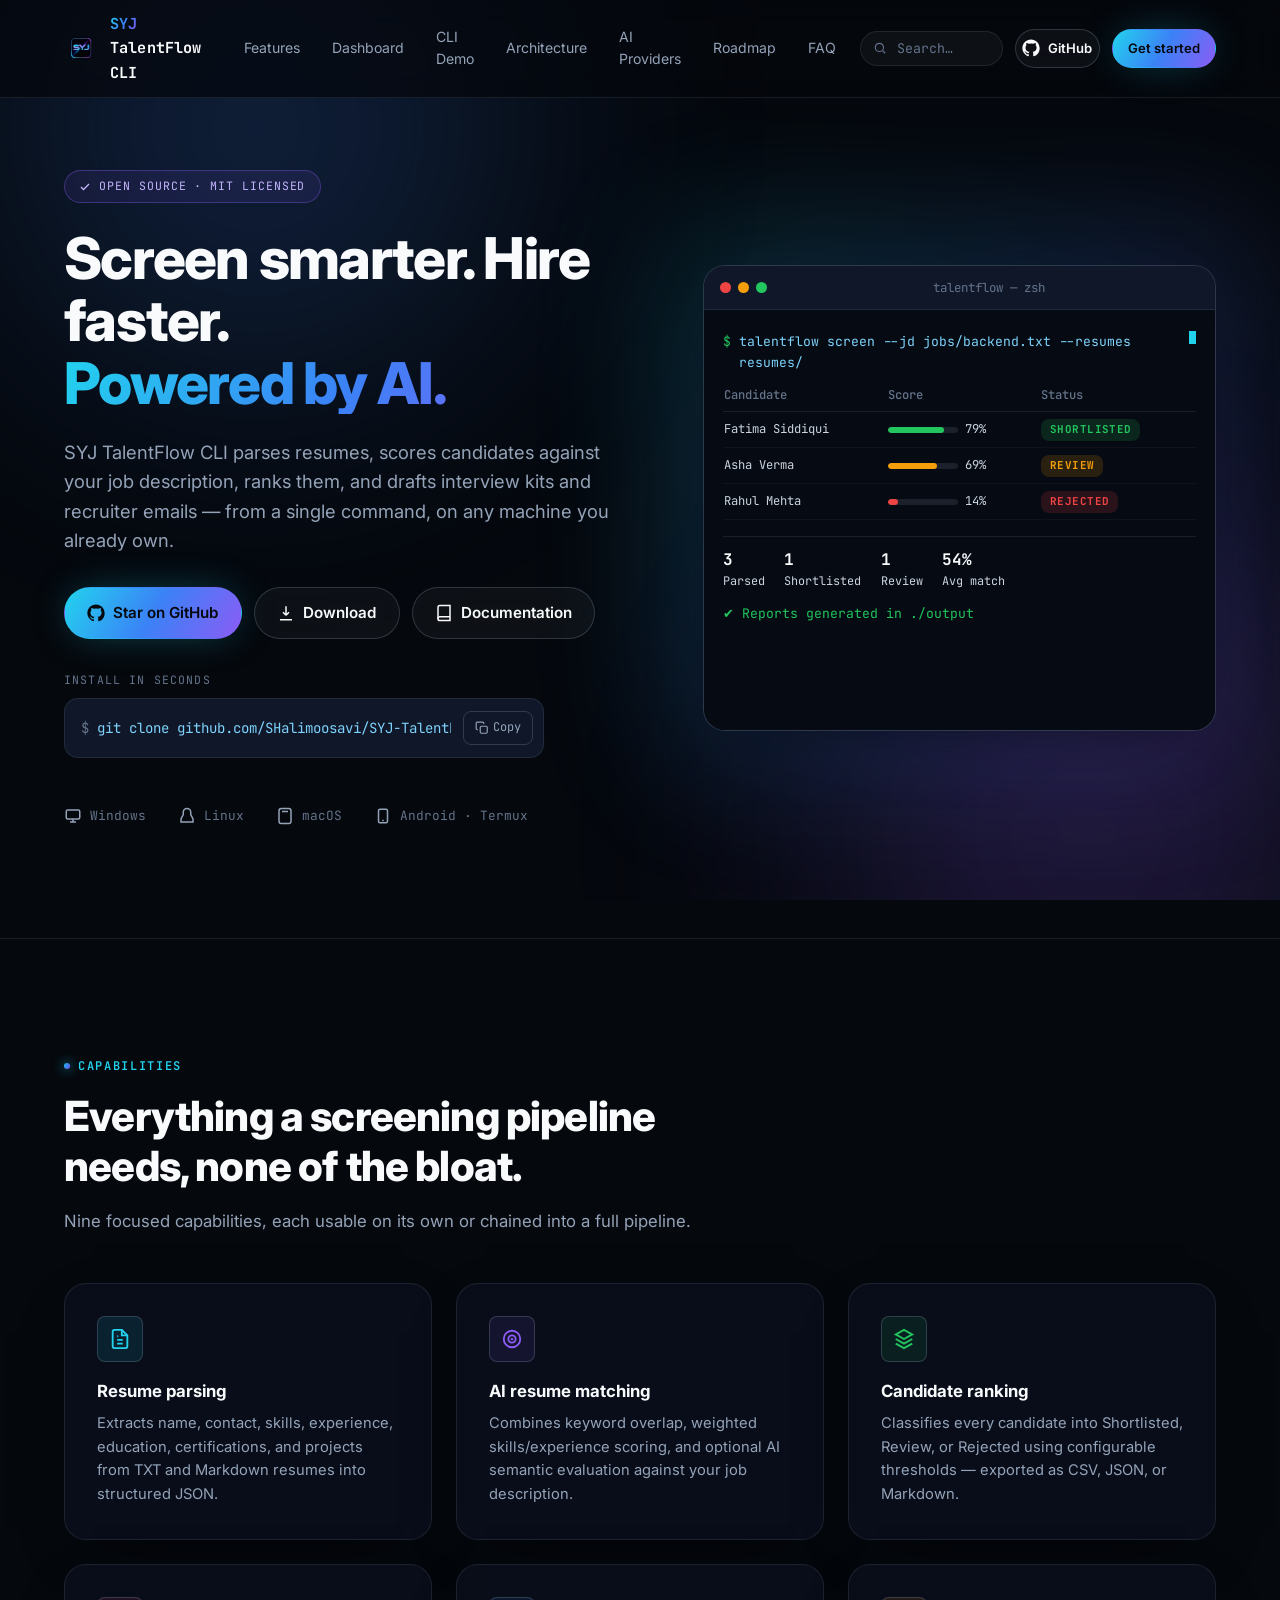
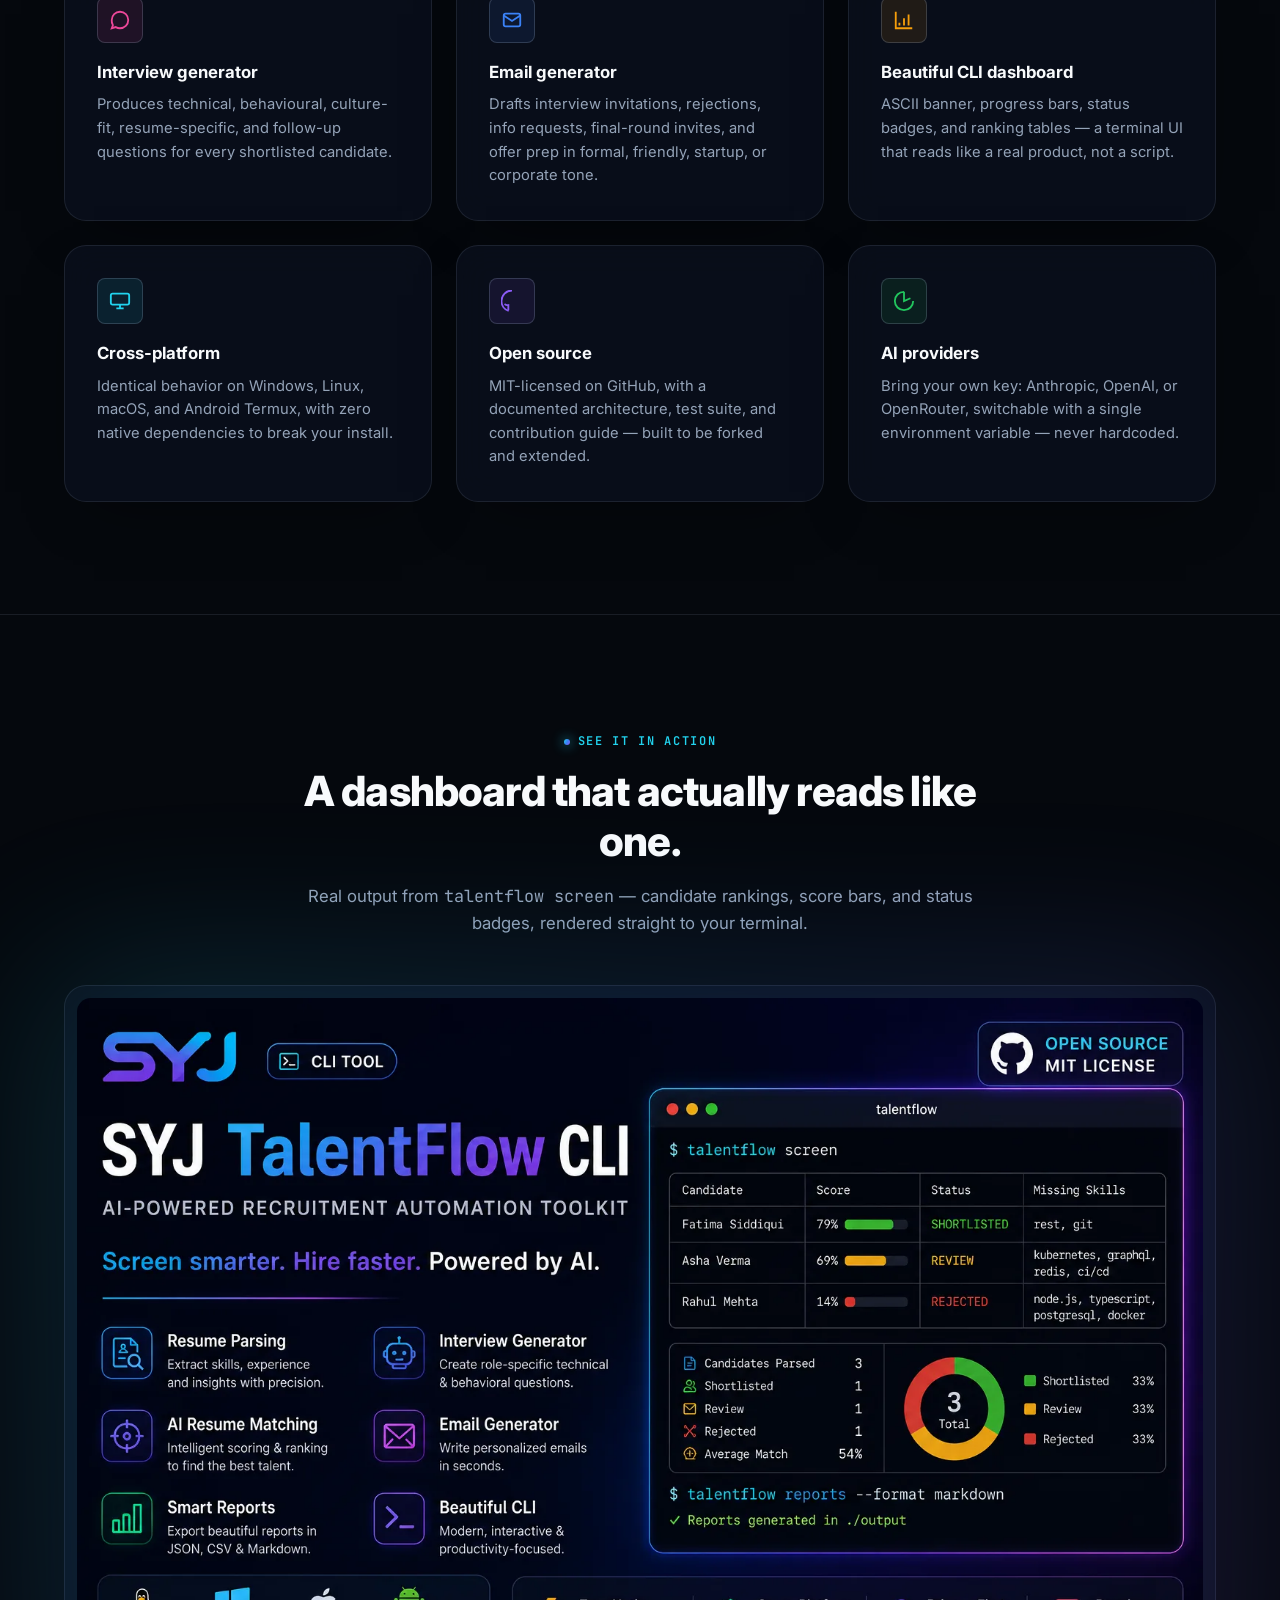
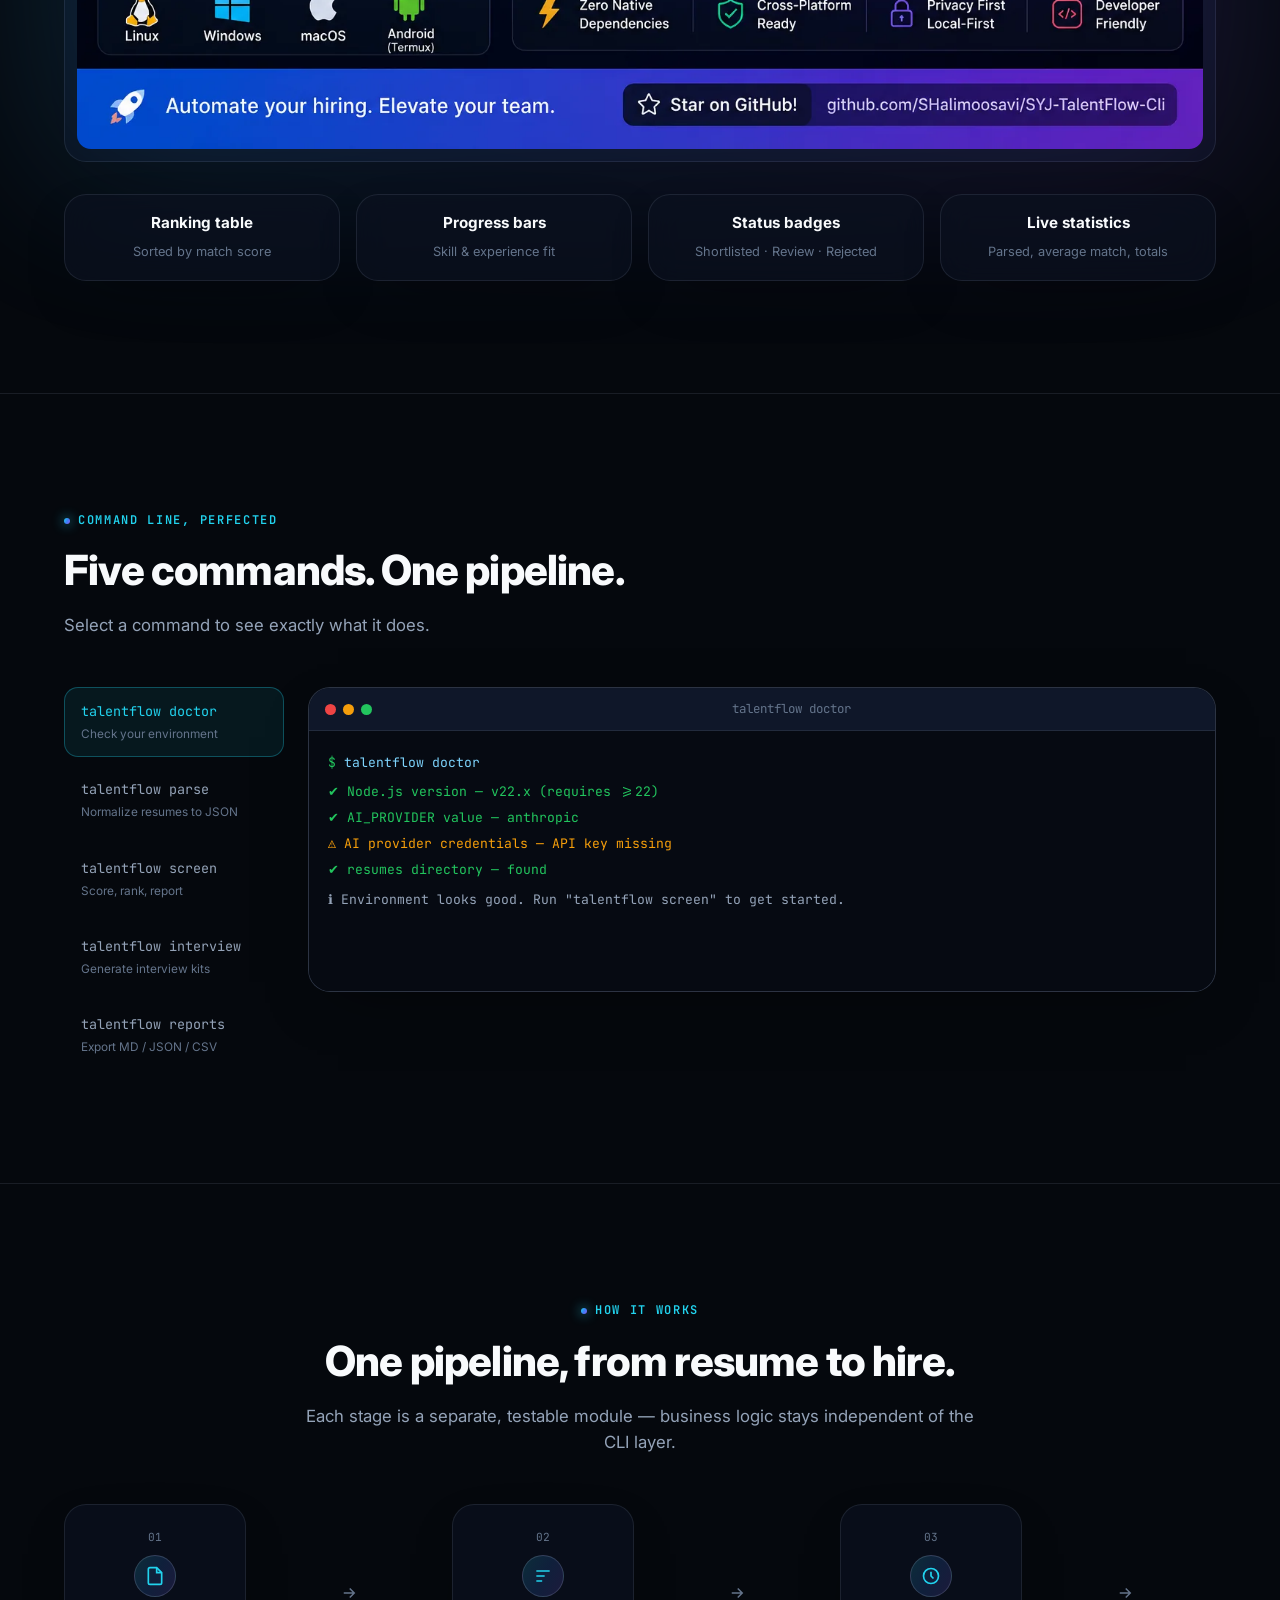
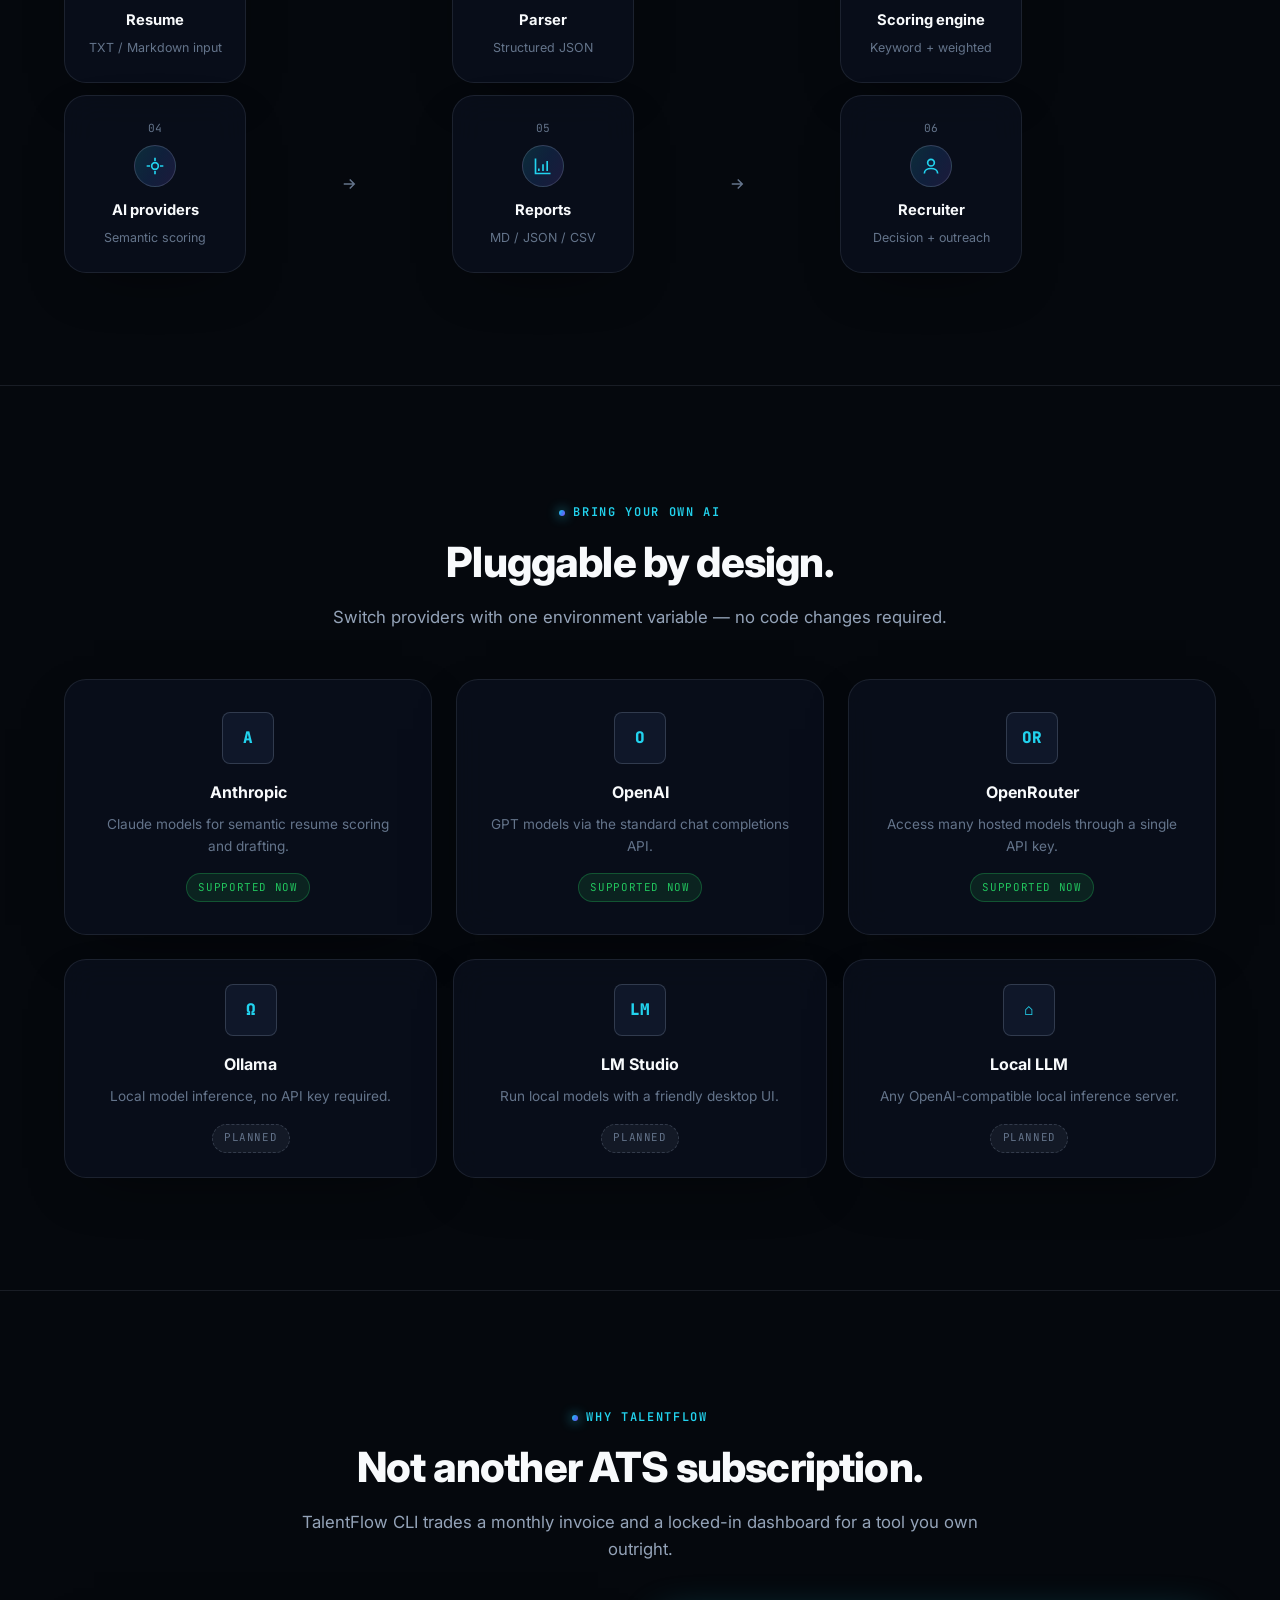
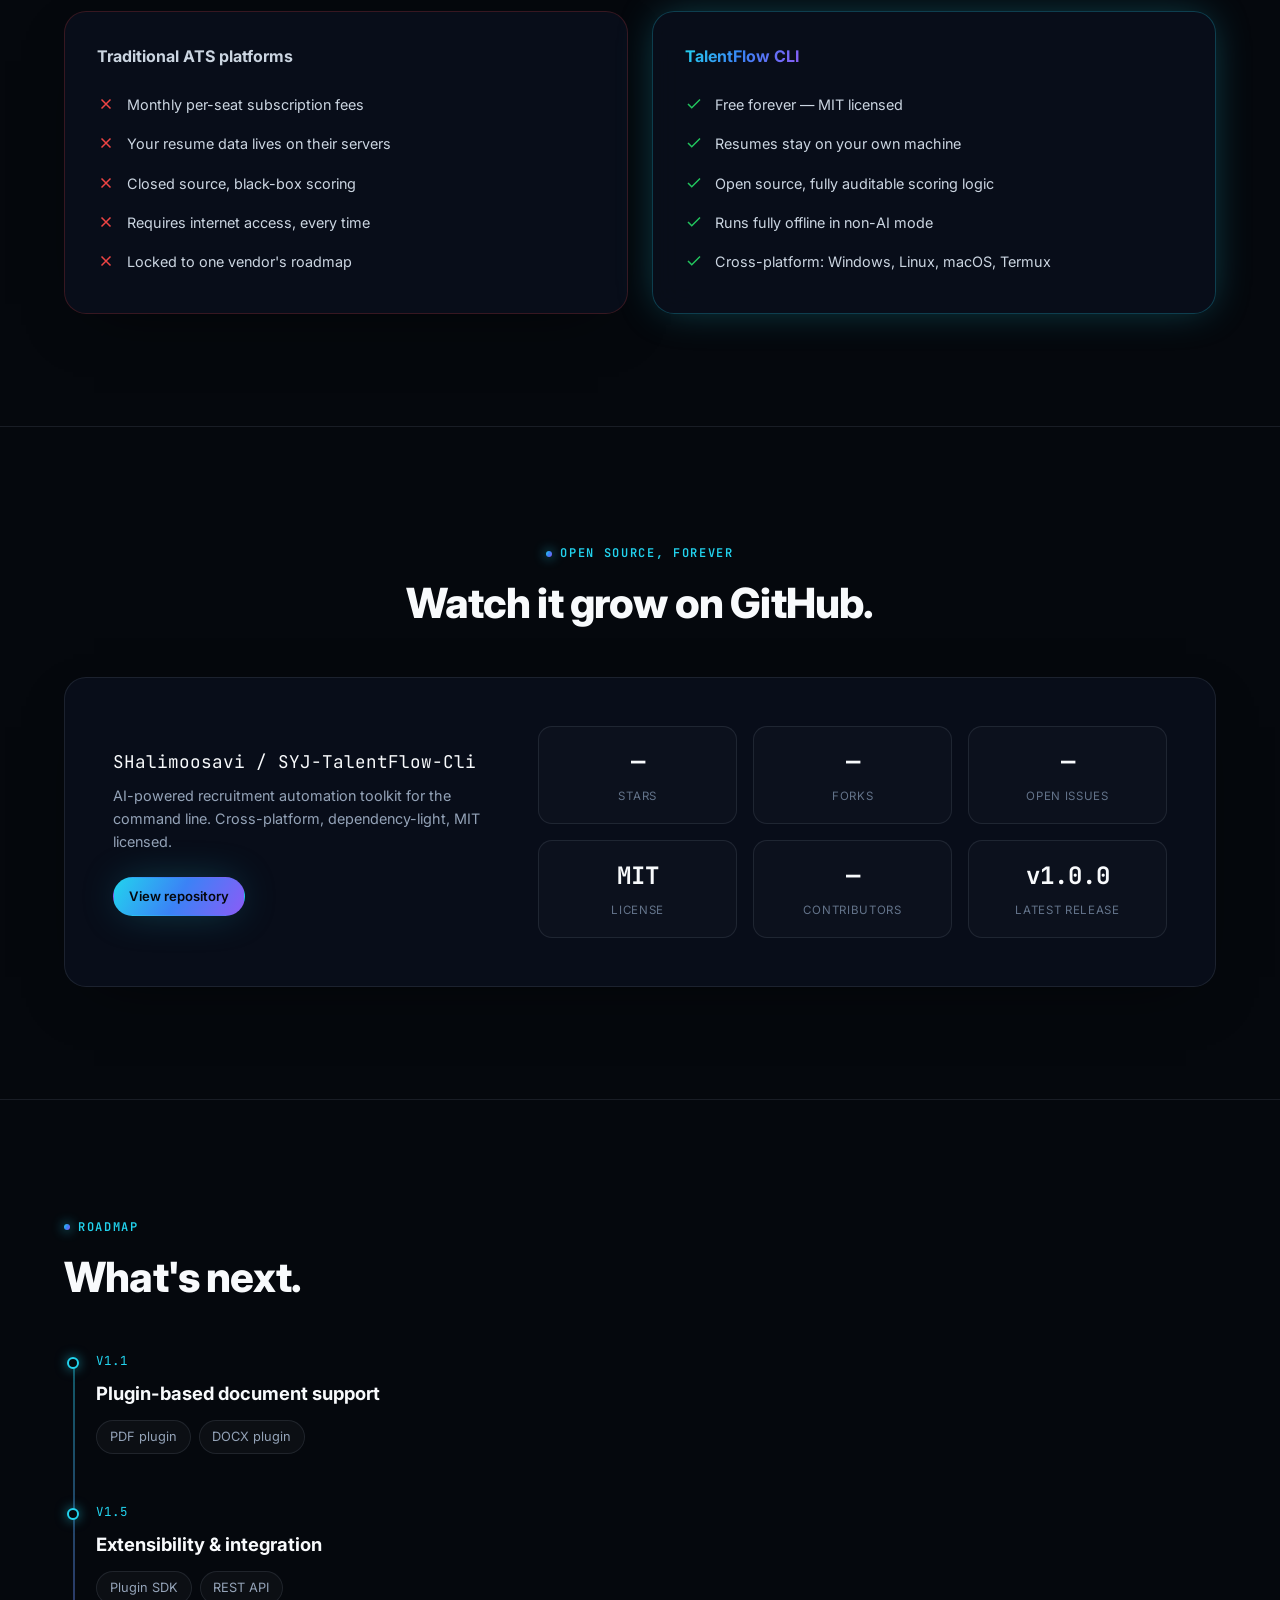
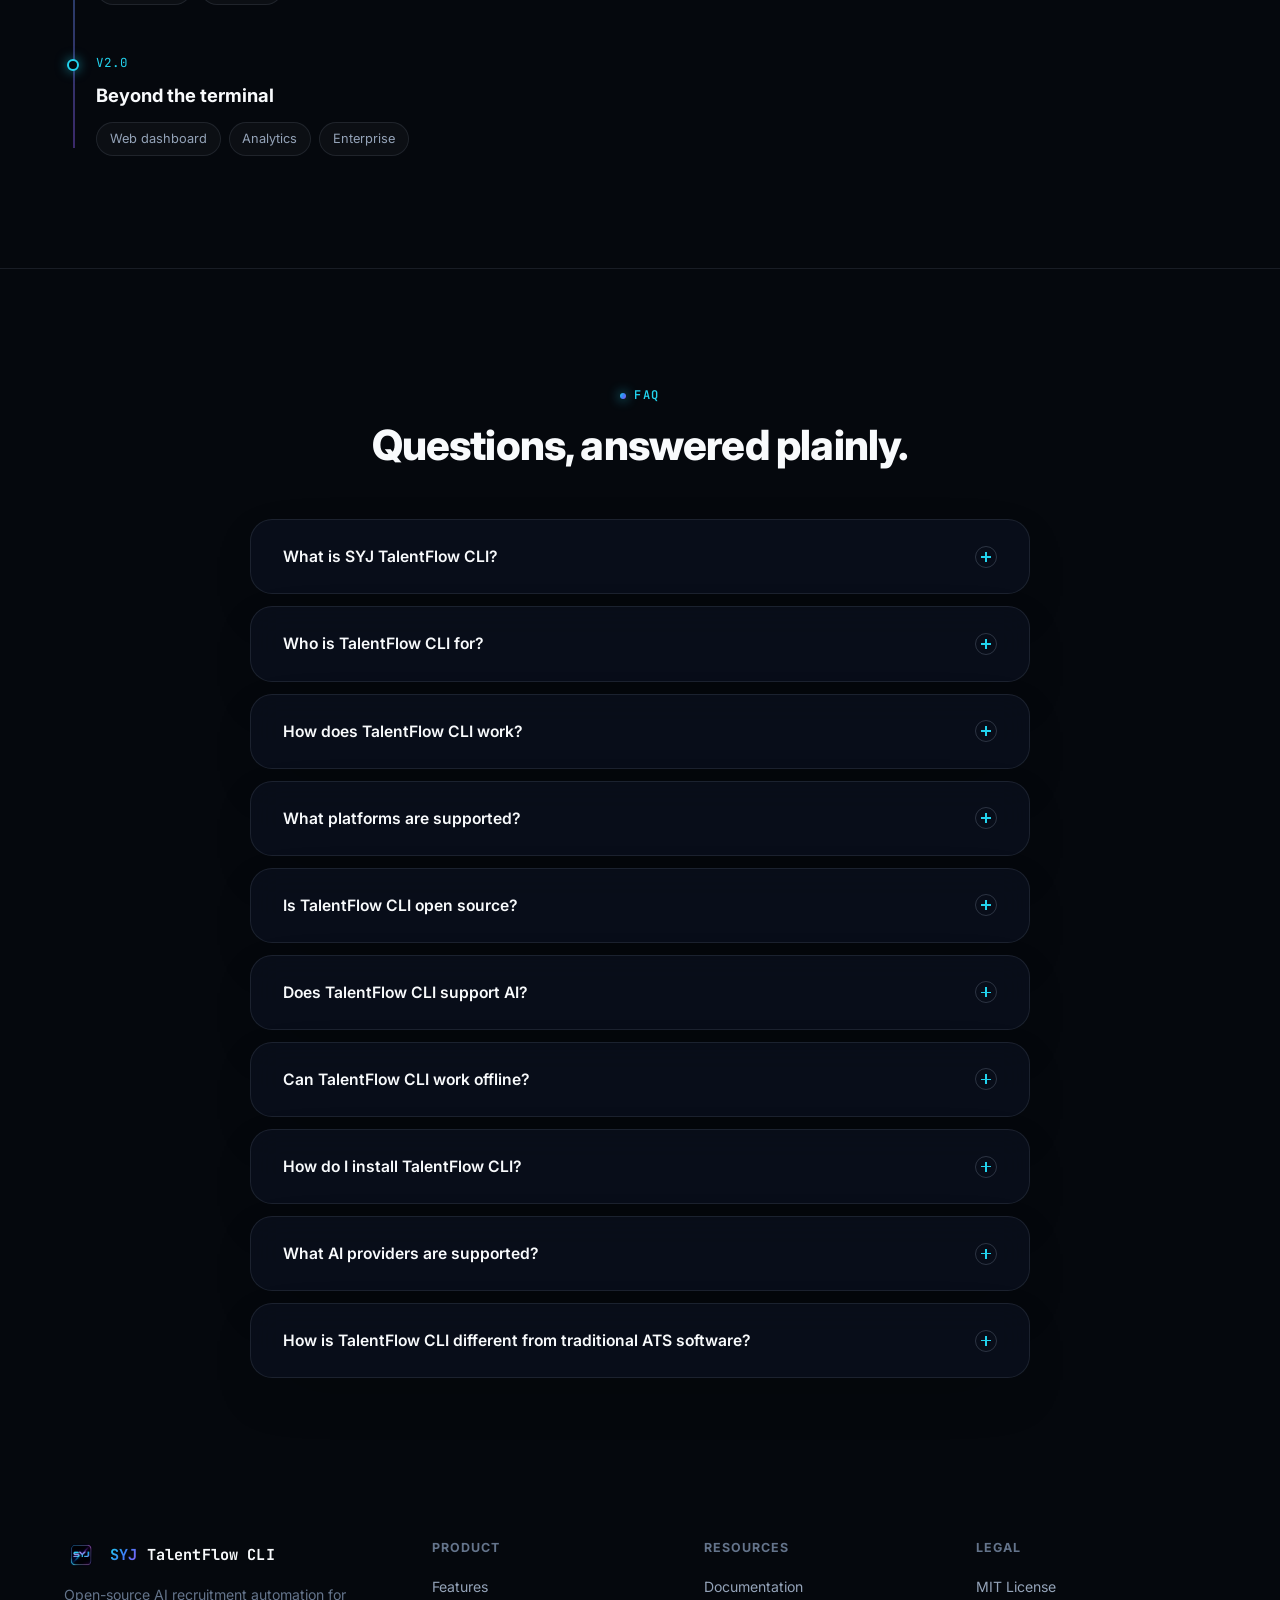
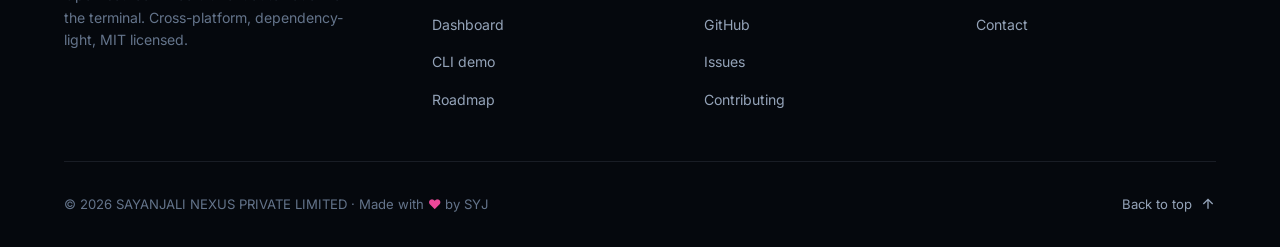
==== commit 0ab7fcce: "Add Google site verification meta tag" ====
--- a/index.html
+++ b/index.html
@@ -3,7 +3,8 @@
 <head>
 <meta charset="UTF-8" />
 <meta name="viewport" content="width=device-width, initial-scale=1, viewport-fit=cover" />
-
+<meta name="google-site-verification" content="RhRpM-kPpzv-uHKu5XET8z_0lpO1PIuzYQjgypyHrho" />
+  
 <!-- ============ Primary SEO ============ -->
 <title>SYJ TalentFlow CLI — AI-Powered Recruitment Automation Toolkit for the Terminal</title>
 <meta name="description" content="SYJ TalentFlow CLI is an open-source, MIT-licensed command-line toolkit that automates resume parsing, AI candidate matching, ranking, interview prep, and recruiter emails. Runs on Windows, Linux, macOS, and Android Termux with zero native dependencies." />
